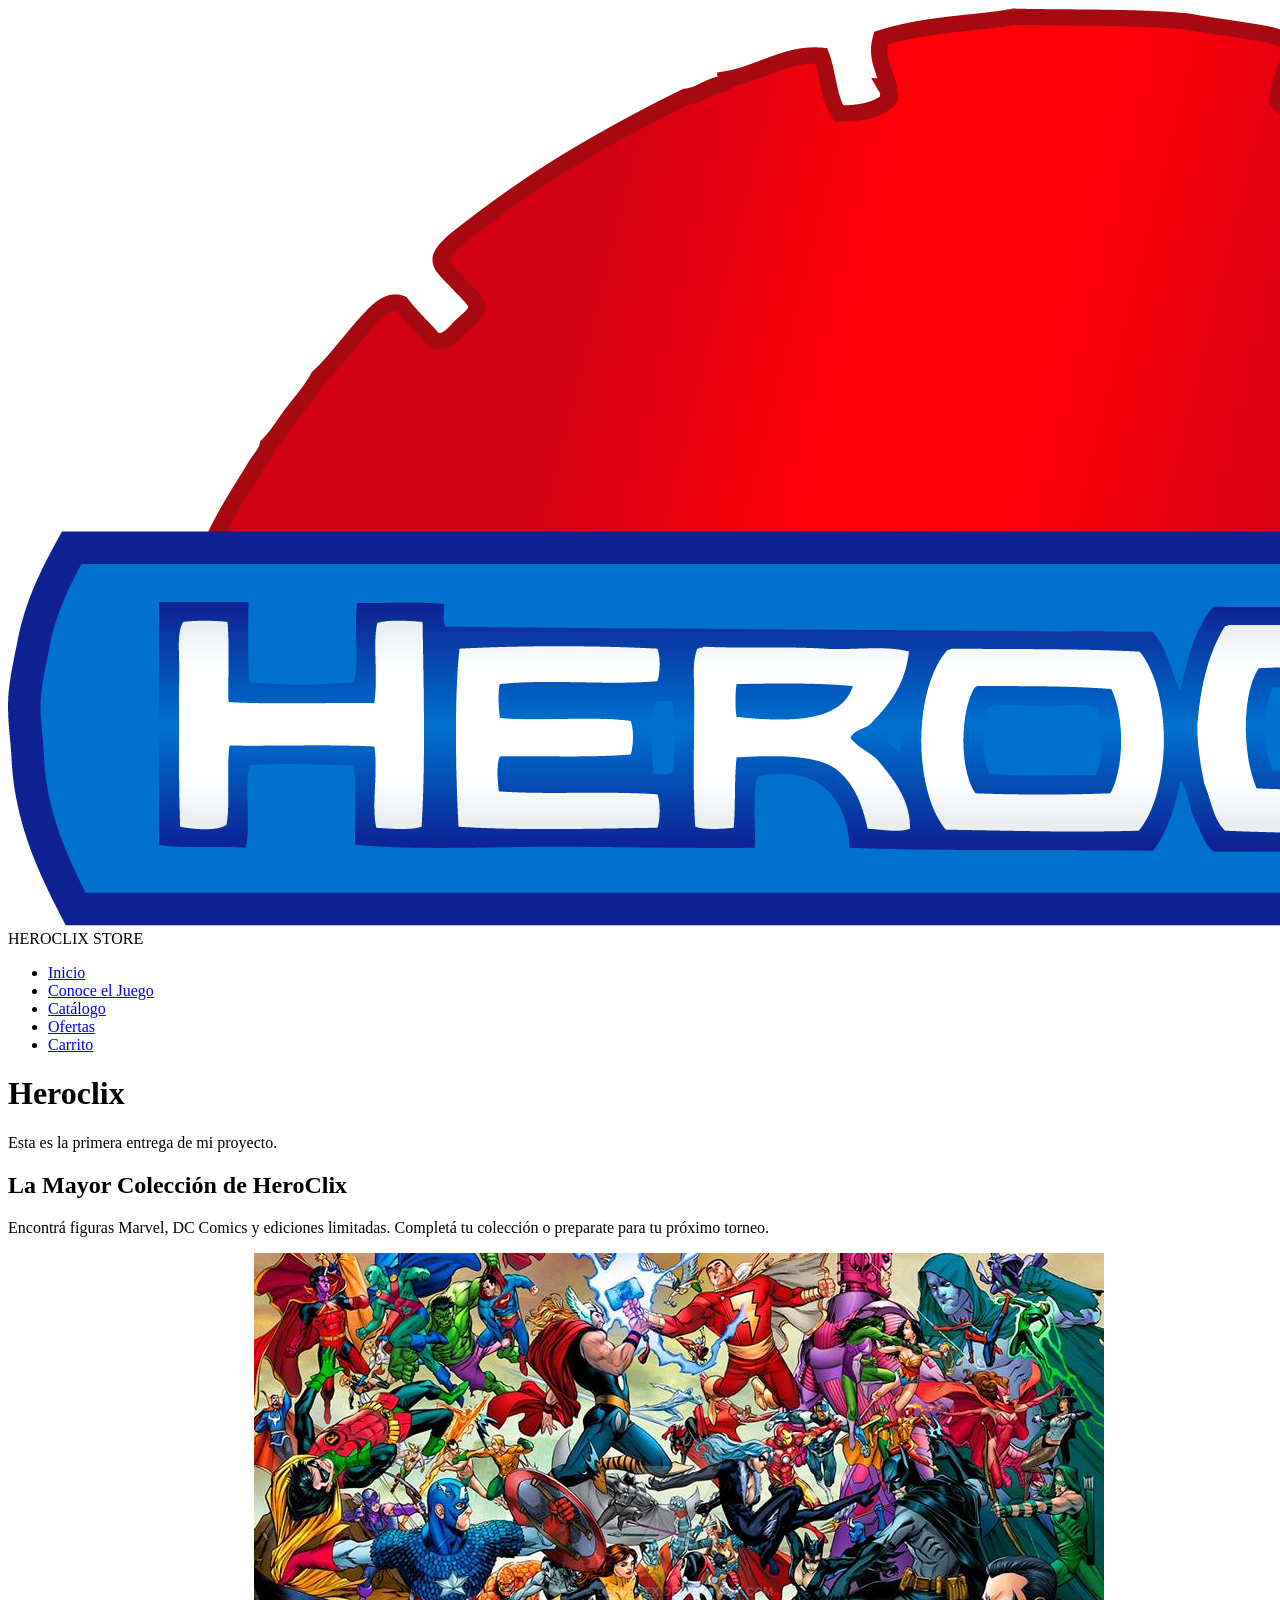
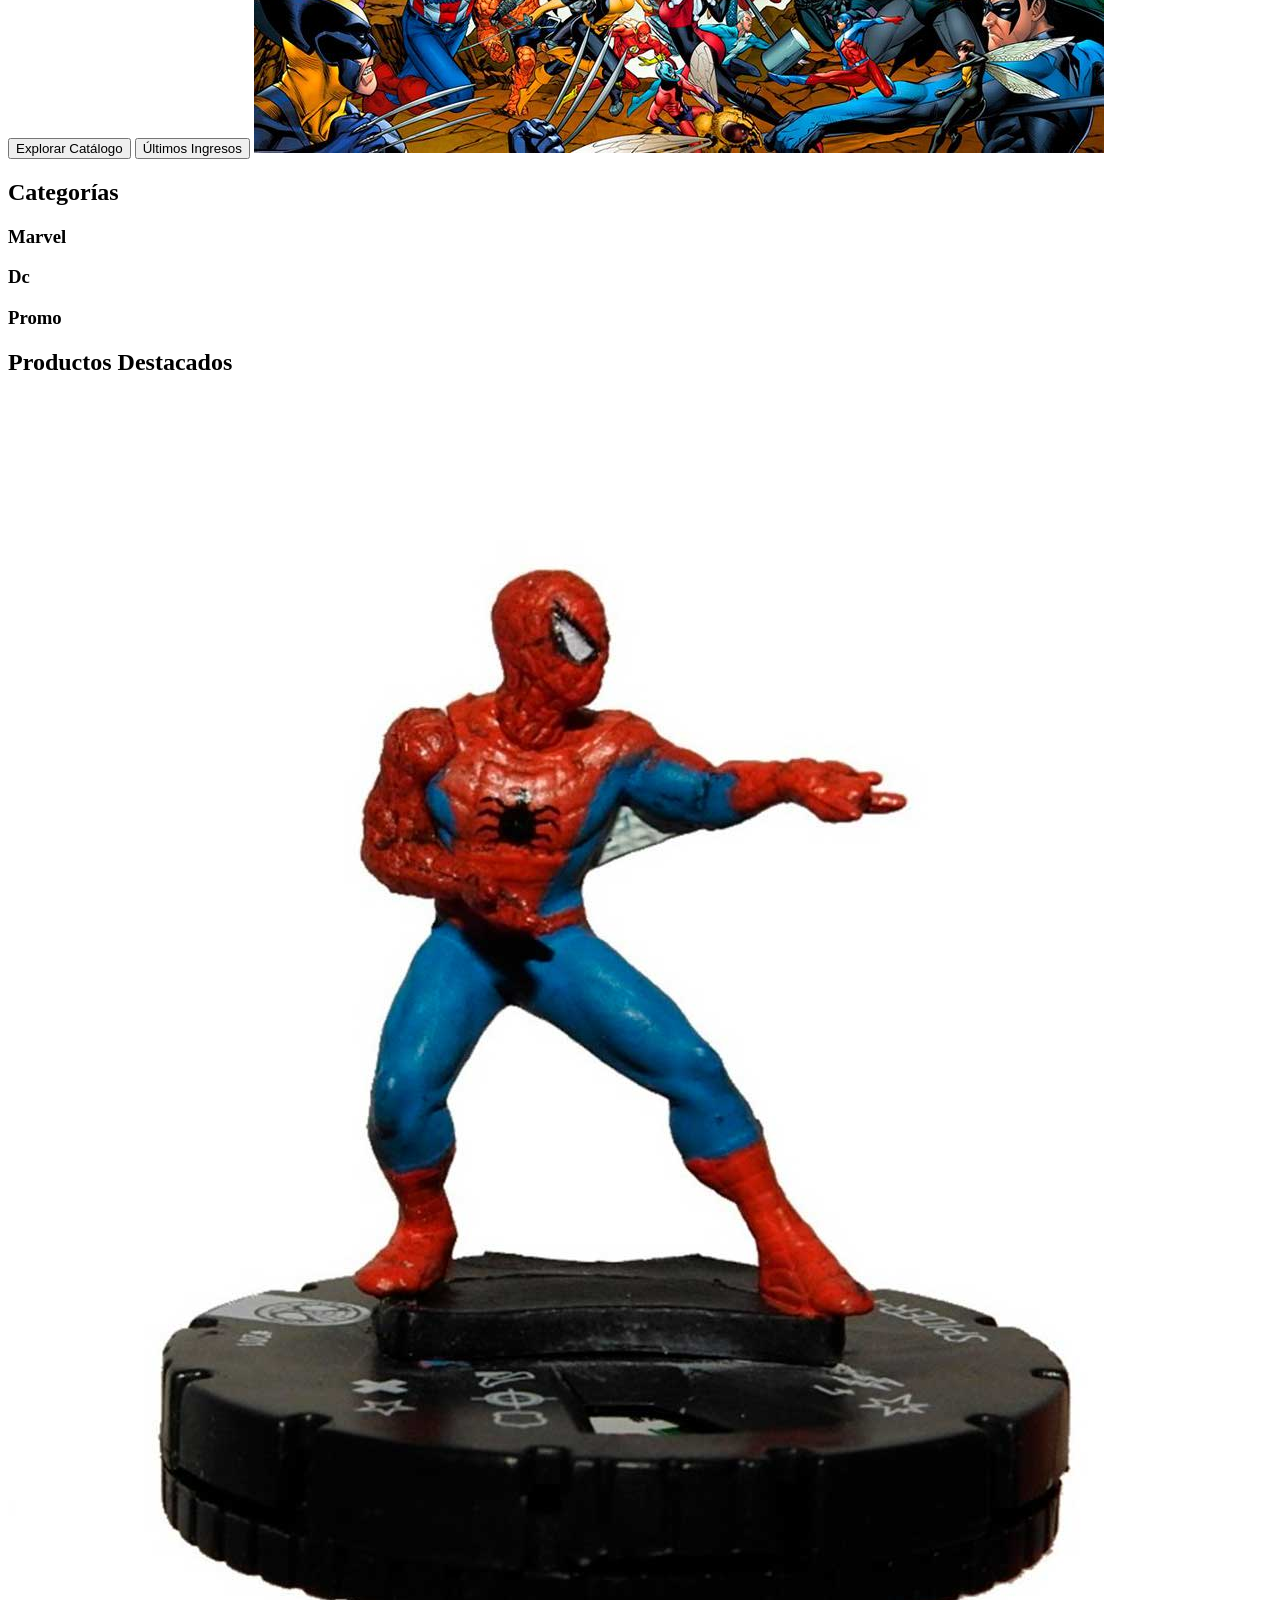
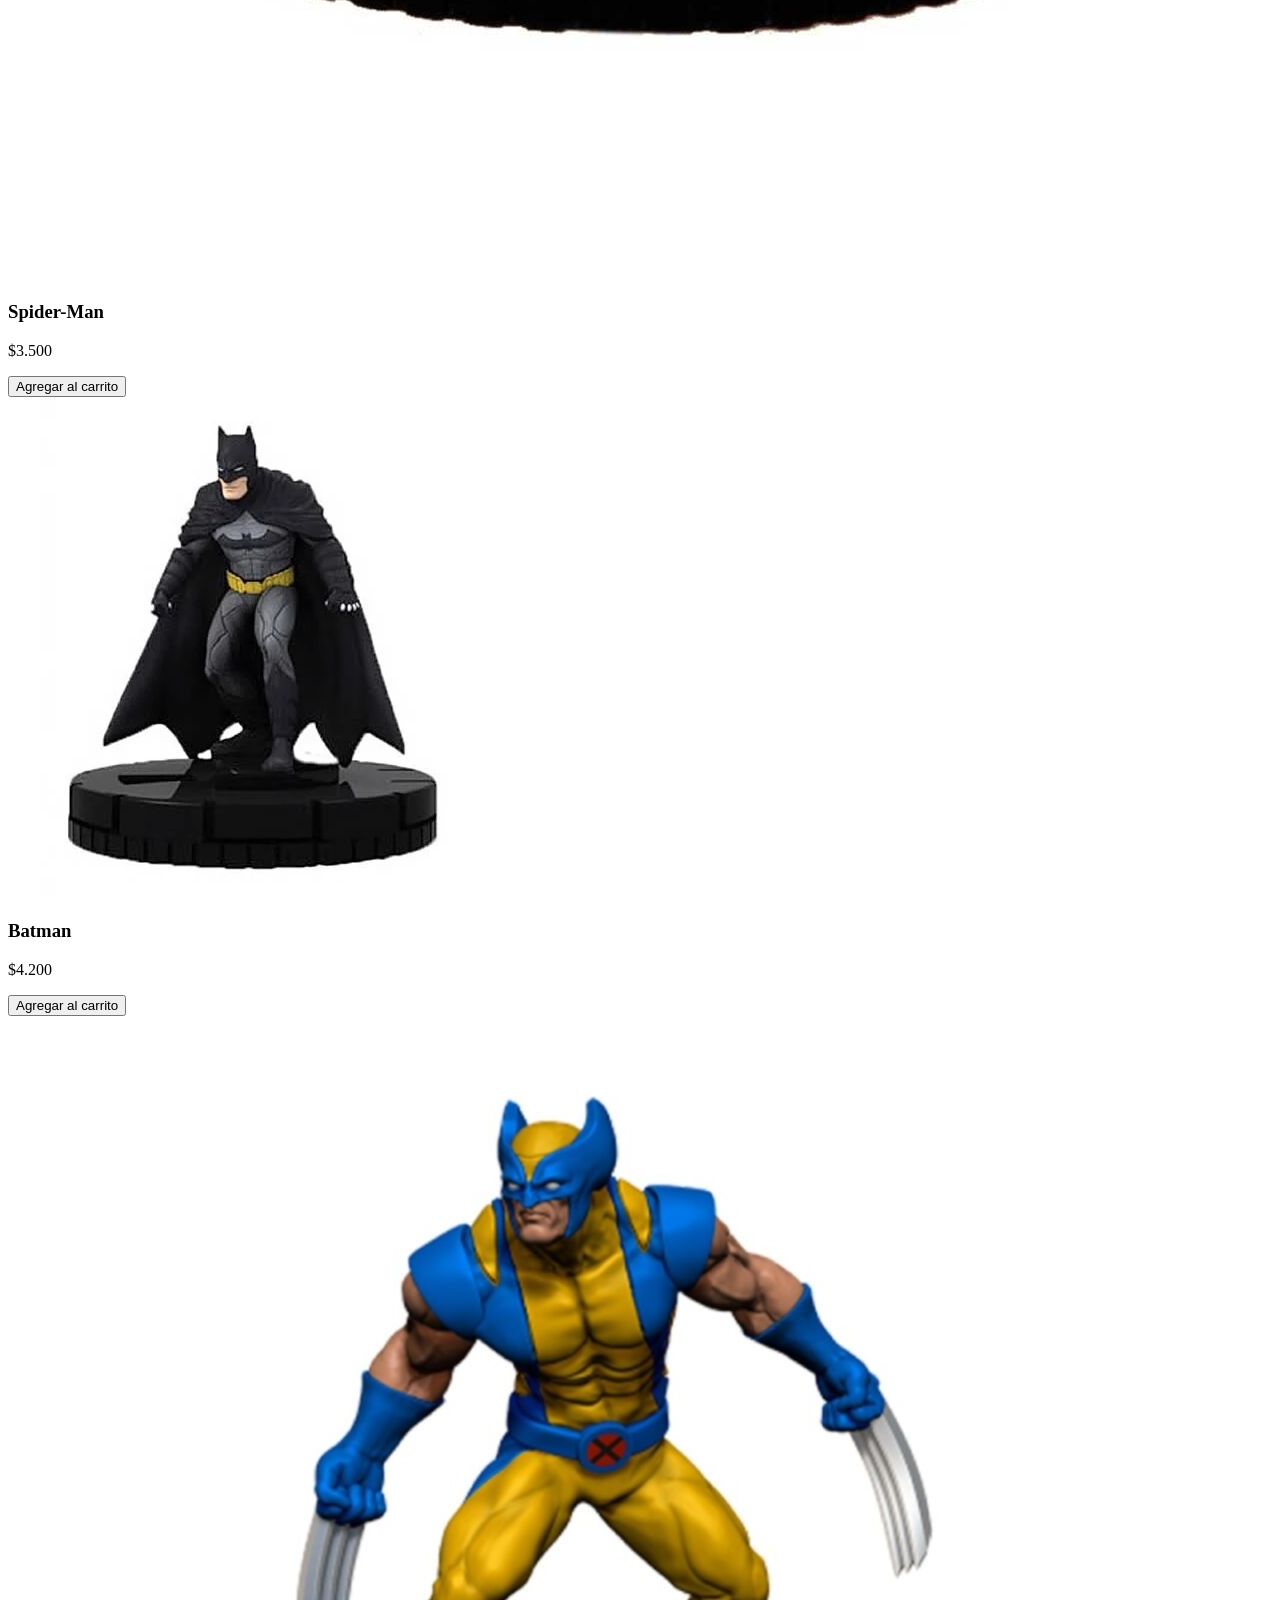
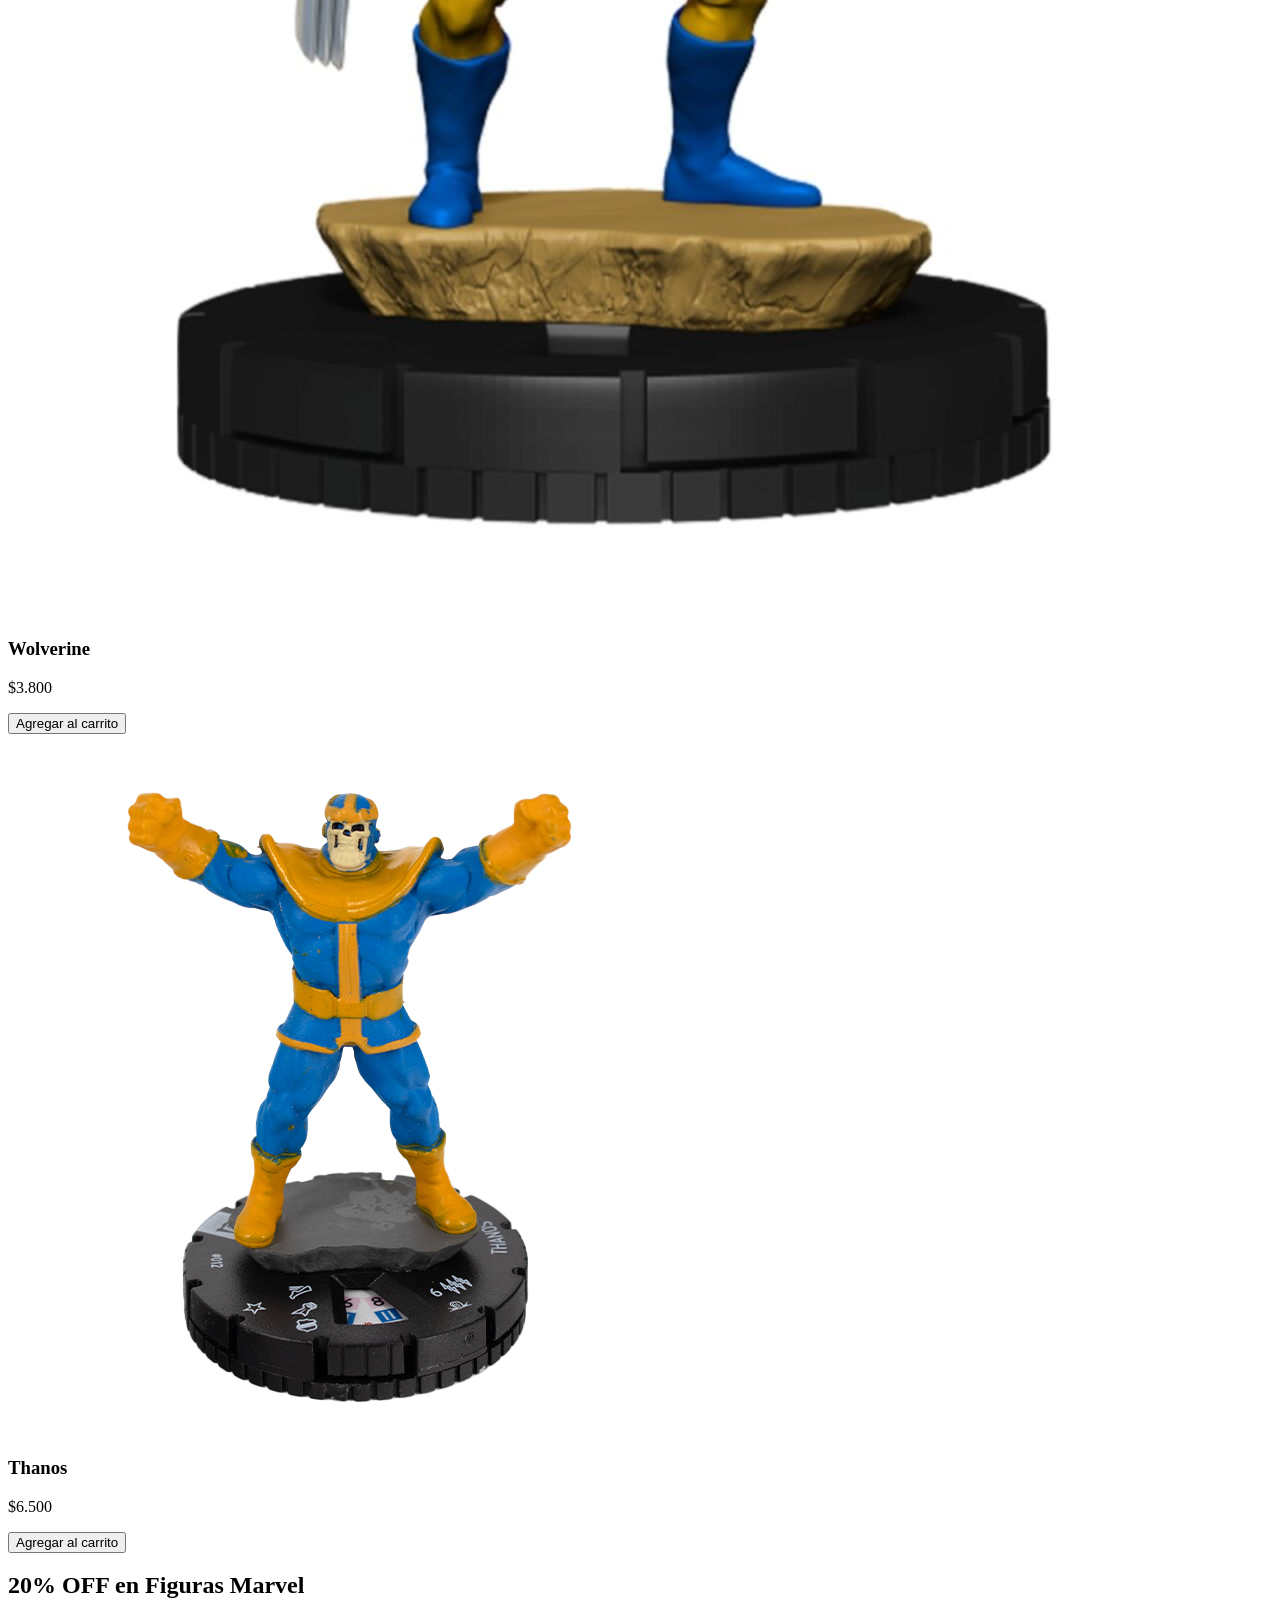
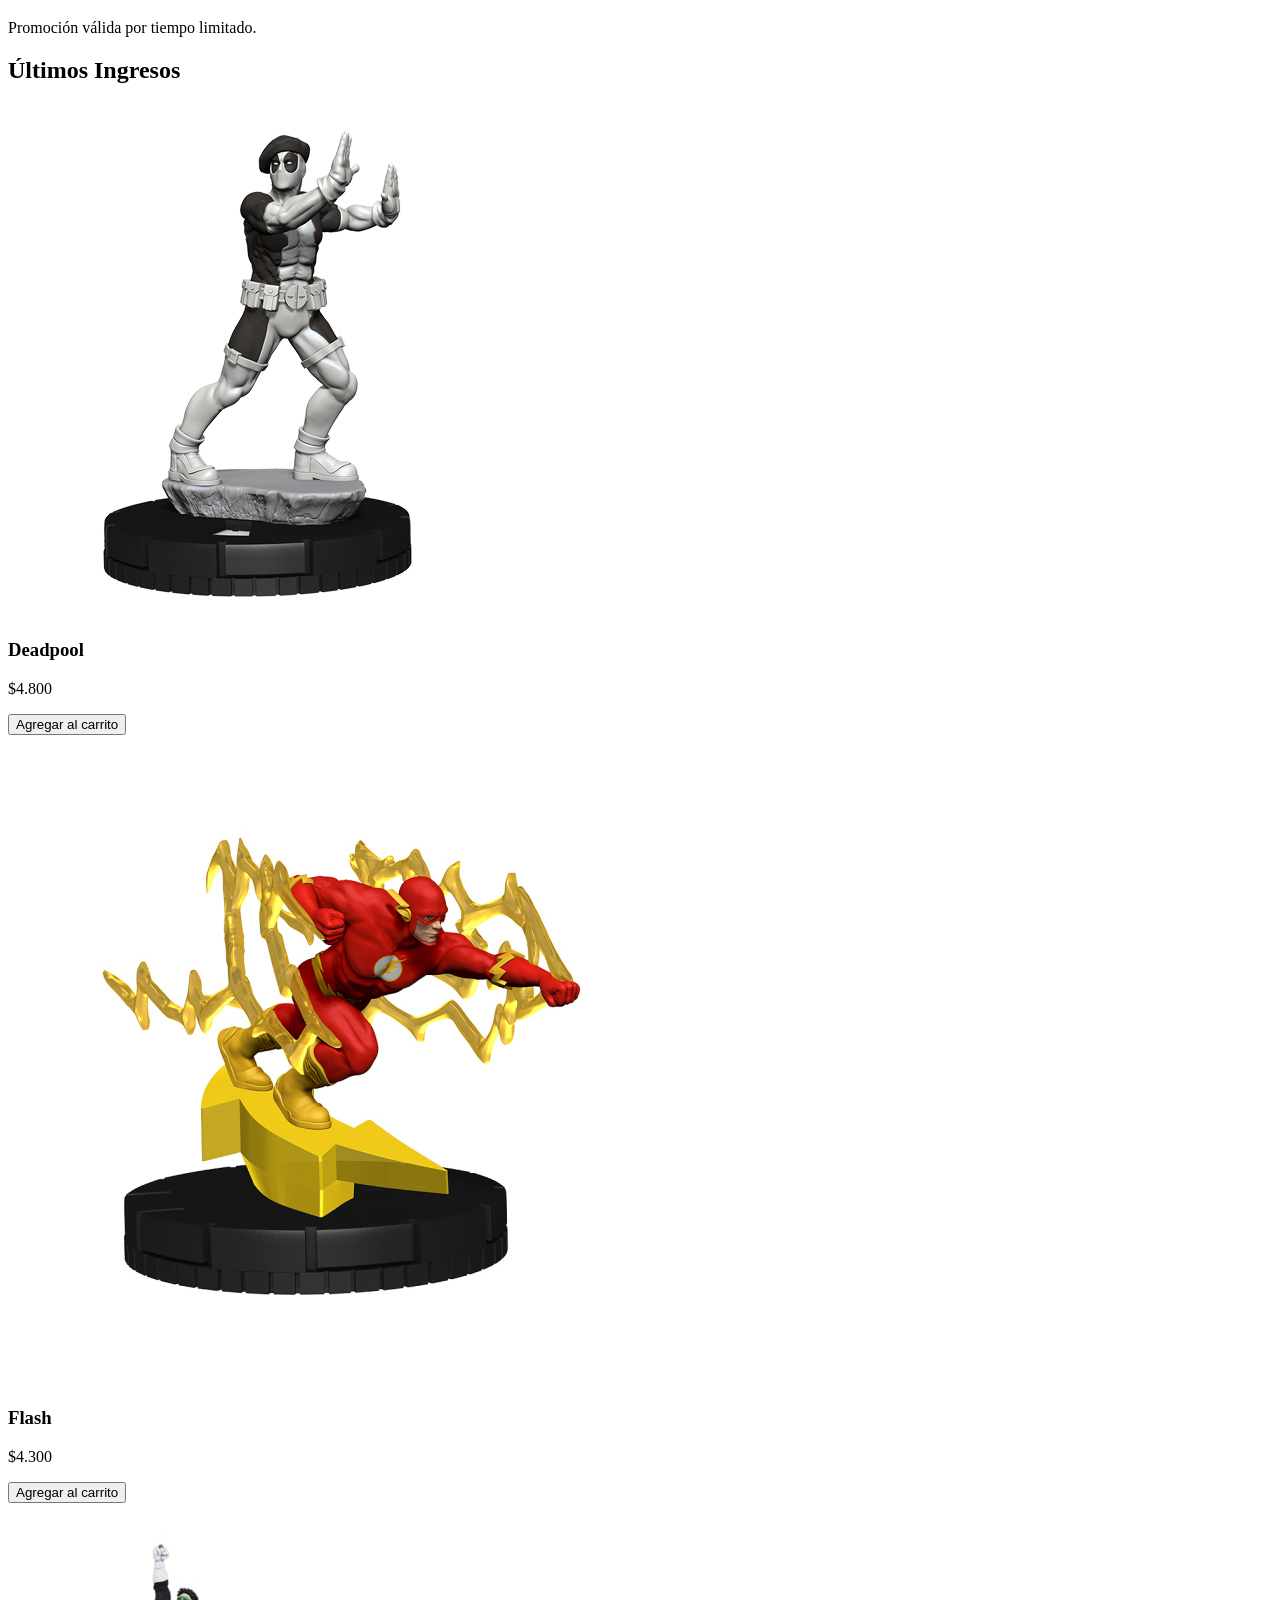
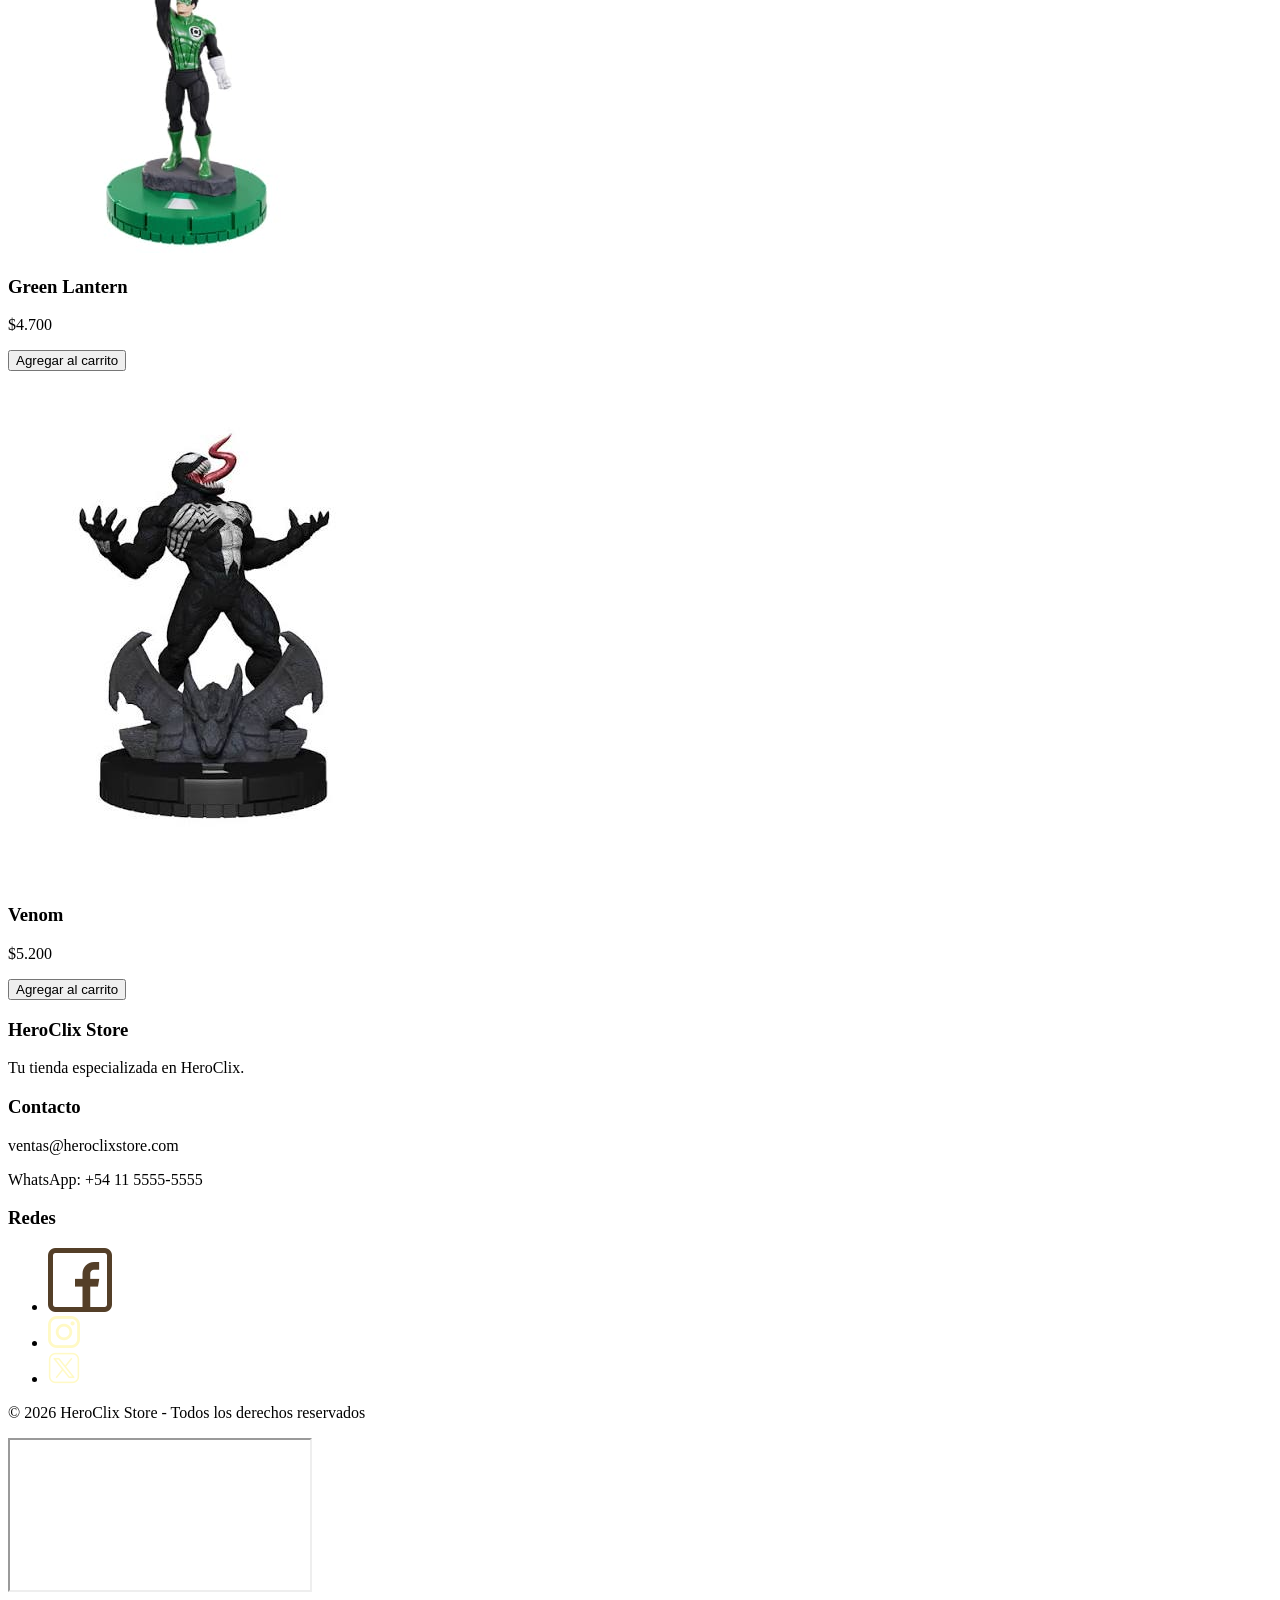
==== index.html @ 1bf6954e "Add files via upload" ====
<!DOCTYPE html>
<html lang="es">

<head>
    <meta charset="UTF-8">
    <meta name="viewport" content="width=device-width, initial-scale=1.0">
    <title>Heroclix Store</title>
</head>

<body>
    <header>
        <nav>
            <img src="./assets/heroclix-logo.png" alt="Logo HeroClix Store">
            HEROCLIX STORE
            <ul>
                <li><a href="#">Inicio</a></li>
                <li><a href="./pages/conoceElJuego.html">Conoce el Juego</a></li>
                <li><a href="./pages/catalogo.html">Catálogo</a></li>
                <li><a href="./pages/ofertas.html">Ofertas</a></li>
                <li><a href="./pages/carrito.html">Carrito</a></li>
            </ul>
        </nav>
    </header>
    <main>
        <h1>Heroclix</h1>
        <p>Esta es la primera entrega de mi proyecto.</p>
        <!-- HERO -->

        <section>
            <h1>La Mayor Colección de HeroClix</h1>
            <p>
                Encontrá figuras Marvel, DC Comics y ediciones limitadas.
                Completá tu colección o preparate para tu próximo torneo.
            </p>
            <button>
                Explorar Catálogo
            </button>
            <button>
                Últimos Ingresos
            </button>
            <img src="./assets/banner.jpg" alt="Spider-Man HeroClix">
        </section>

        <!-- CATEGORÍAS -->

        <section>
            <h2>Categorías</h2>
            <article>
                <h3>Marvel</h3>
            </article>
            <article>
                <h3>Dc</h3>
            </article>
            <article>
                <h3>Promo</h3>
            </article>
        </section>

        <!-- PRODUCTOS DESTACADOS -->

        <section>
            <h2>Productos Destacados</h2>
            <article>
                <img src="./assets/spider-man.jpg" alt="Spider-Man">
                <h3>Spider-Man</h3>
                <p>
                    $3.500
                </p>
                <button>
                    Agregar al carrito
                </button>
            </article>
            <article>
                <img src="./assets/batman.webp" alt="Batman">
                <h3>Batman</h3>
                <p>
                    $4.200
                </p>
                <button>
                    Agregar al carrito
                </button>
            </article>
            <article>
                <img src="./assets/wolverine.jpg" alt="Wolverine">
                <h3>Wolverine</h3>
                <p>
                    $3.800
                </p>
                <button>
                    Agregar al carrito
                </button>
            </article>
            <article>
                <img src="./assets/thanos.jpg" alt="Thanos">
                <h3>Thanos</h3>
                <p>
                    $6.500
                </p>
                <button>
                    Agregar al carrito
                </button>
            </article>
        </section>

        <!-- OFERTAS -->

        <section>
            <h2>20% OFF en Figuras Marvel</h2>
            <p>
                Promoción válida por tiempo limitado.
            </p>
        </section>

        <!-- ÚLTIMOS INGRESOS -->

        <section>
            <h2>Últimos Ingresos</h2>
            <article>
                <img src="./assets/deadpool.jpg" alt="Deadpool">
                <h3>Deadpool</h3>
                <p>
                    $4.800
                </p>
                <button>
                    Agregar al carrito
                </button>
            </article>
            <article>
                <img src="./assets/flash.jpg" alt="Flash">
                <h3>Flash</h3>
                <p>
                    $4.300
                </p>
                <button>
                    Agregar al carrito
                </button>
            </article>
            <article>
                <img src="./assets/green-lantern.jpg" alt="Green Lantern">
                <h3>Green Lantern</h3>
                <p>
                    $4.700
                </p>
                <button>
                    Agregar al carrito
                </button>
            </article>
            <article>
                <img src="./assets/venom.jpg" alt="Venom">
                <h3>Venom</h3>
                <p>
                    $5.200
                </p>
                <button>
                    Agregar al carrito
                </button>
            </article>
        </section>
    </main>

    <footer>
        <section>
            <article>
                <h3>HeroClix Store</h3>
                <p>Tu tienda especializada en HeroClix.</p>
            </article>
            <article>
                <h3>Contacto</h3>
                <p>ventas@heroclixstore.com</p>
                <p>WhatsApp: +54 11 5555-5555</p>
            </article>
            <article>
                <h3>Redes</h3>
                <ul>
                    <li><a href="https://www.facebook.com/" target="_blank"><img src="./assets/facebook.png"
                                alt="Facebook"></a></li>
                    <li><a href="https://www.instagram.com/" target="_blank"><img src="./assets/logo-insta.png"
                                alt="Instagram"></a></li>
                    <li><a href="https://x.com/" target="_blank"><img src="./assets/x-logo.png" alt="X"></a></li>
                </ul>
            </article>
        </section>
        <p>
            © 2026 HeroClix Store - Todos los derechos reservados
        </p>
        <iframe
            src="https://www.google.com/maps/embed?pb=!1m18!1m12!1m3!1d1641.9562381167143!2d-58.44632090566041!3d-34.60637464853706!2m3!1f0!2f0!3f0!3m2!1i1024!2i768!4f13.1!3m3!1m2!1s0x95bcca1189c237db%3A0x7d00b48da5073e21!2sCid%20Campeador!5e0!3m2!1ses!2sar!4v1793733514128!5m2!1ses!2sar"
            allowfullscreen="" loading="lazy" referrerpolicy="strict-origin-when-cross-origin">
        </iframe>
    </footer>

</body>

</html>
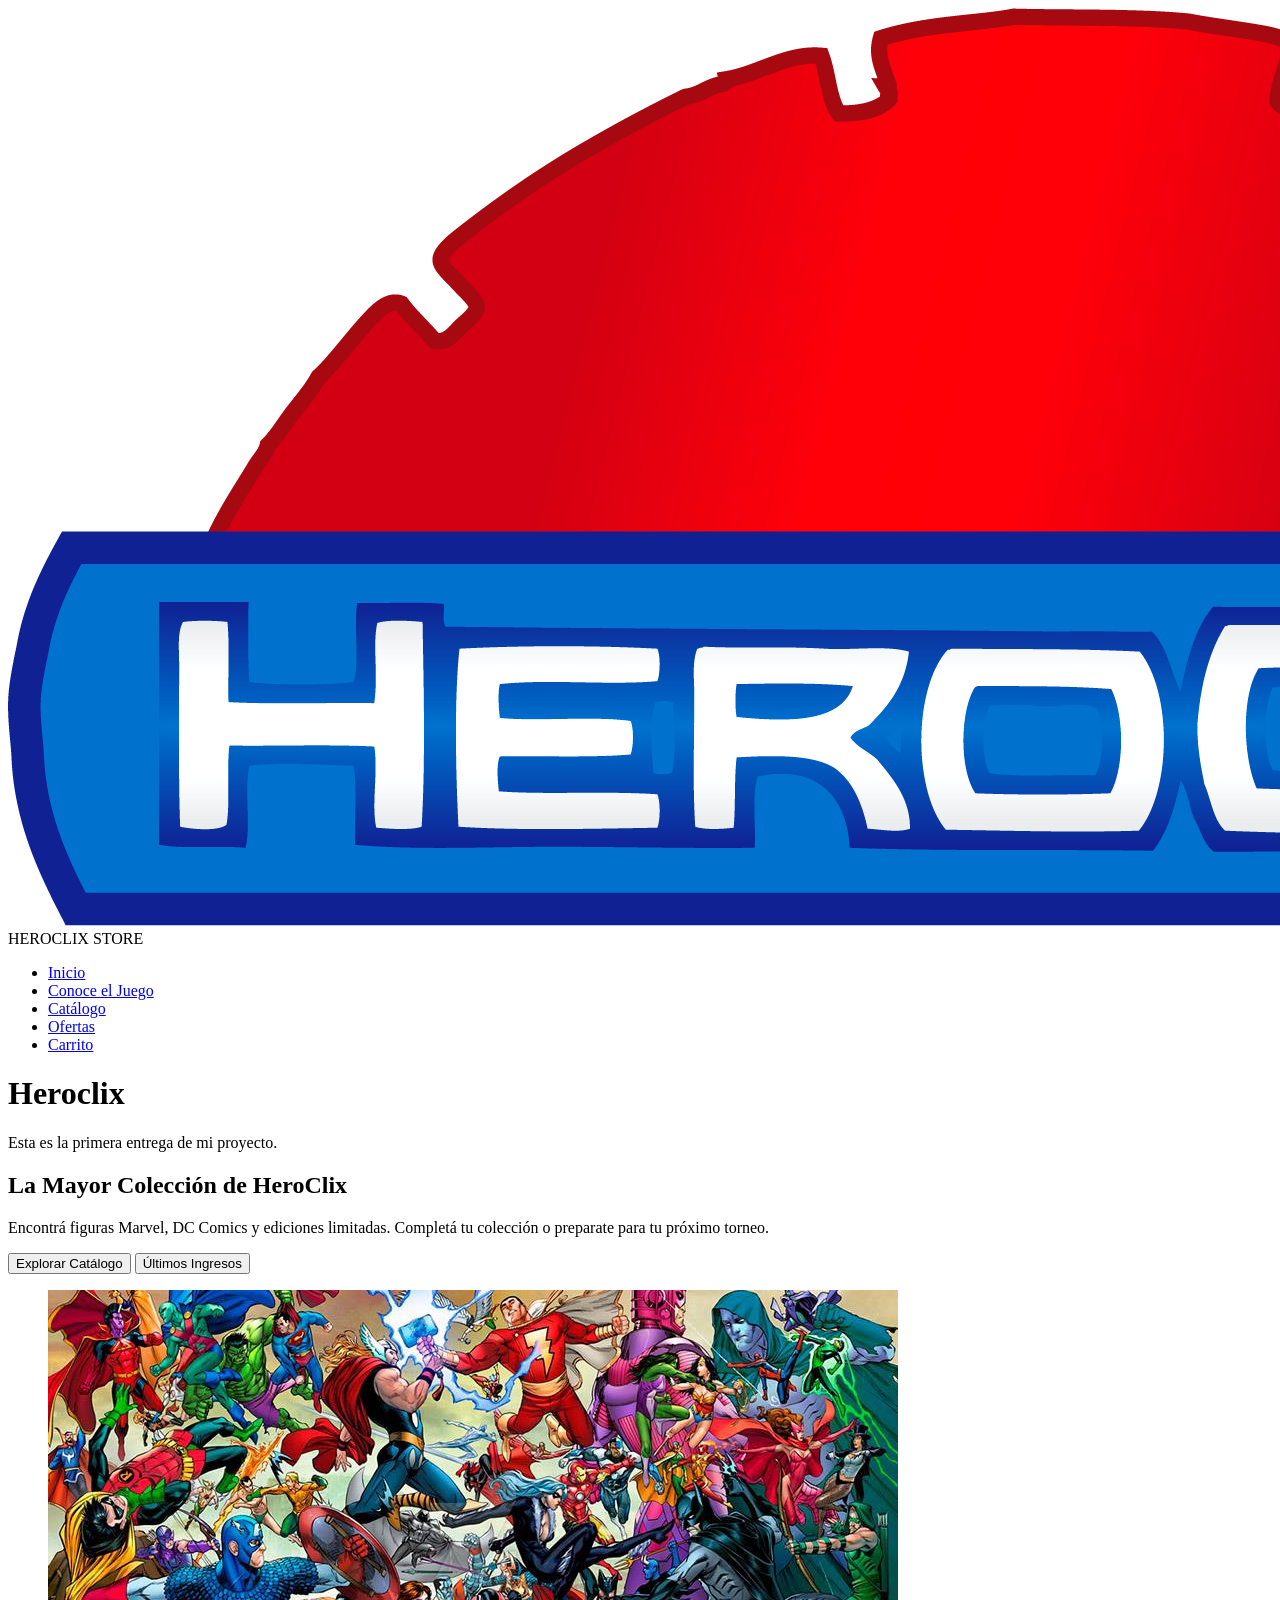
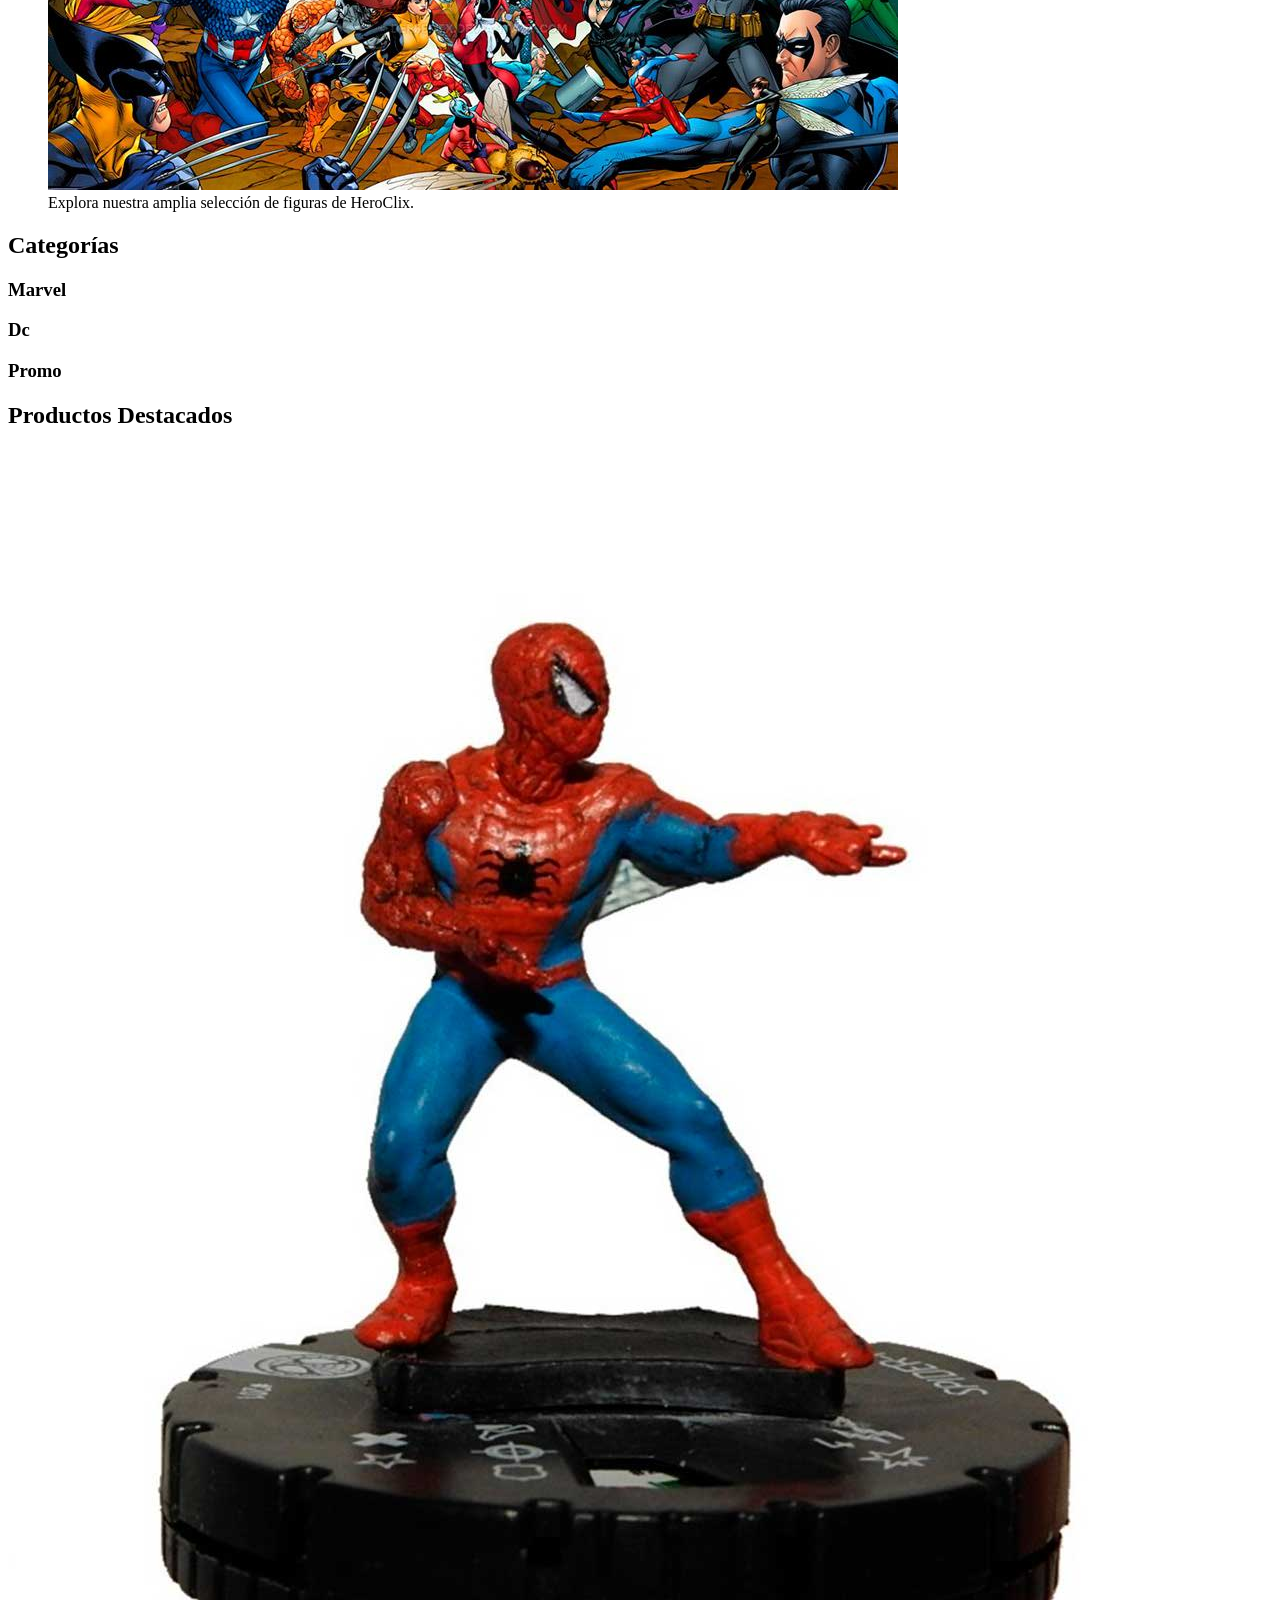
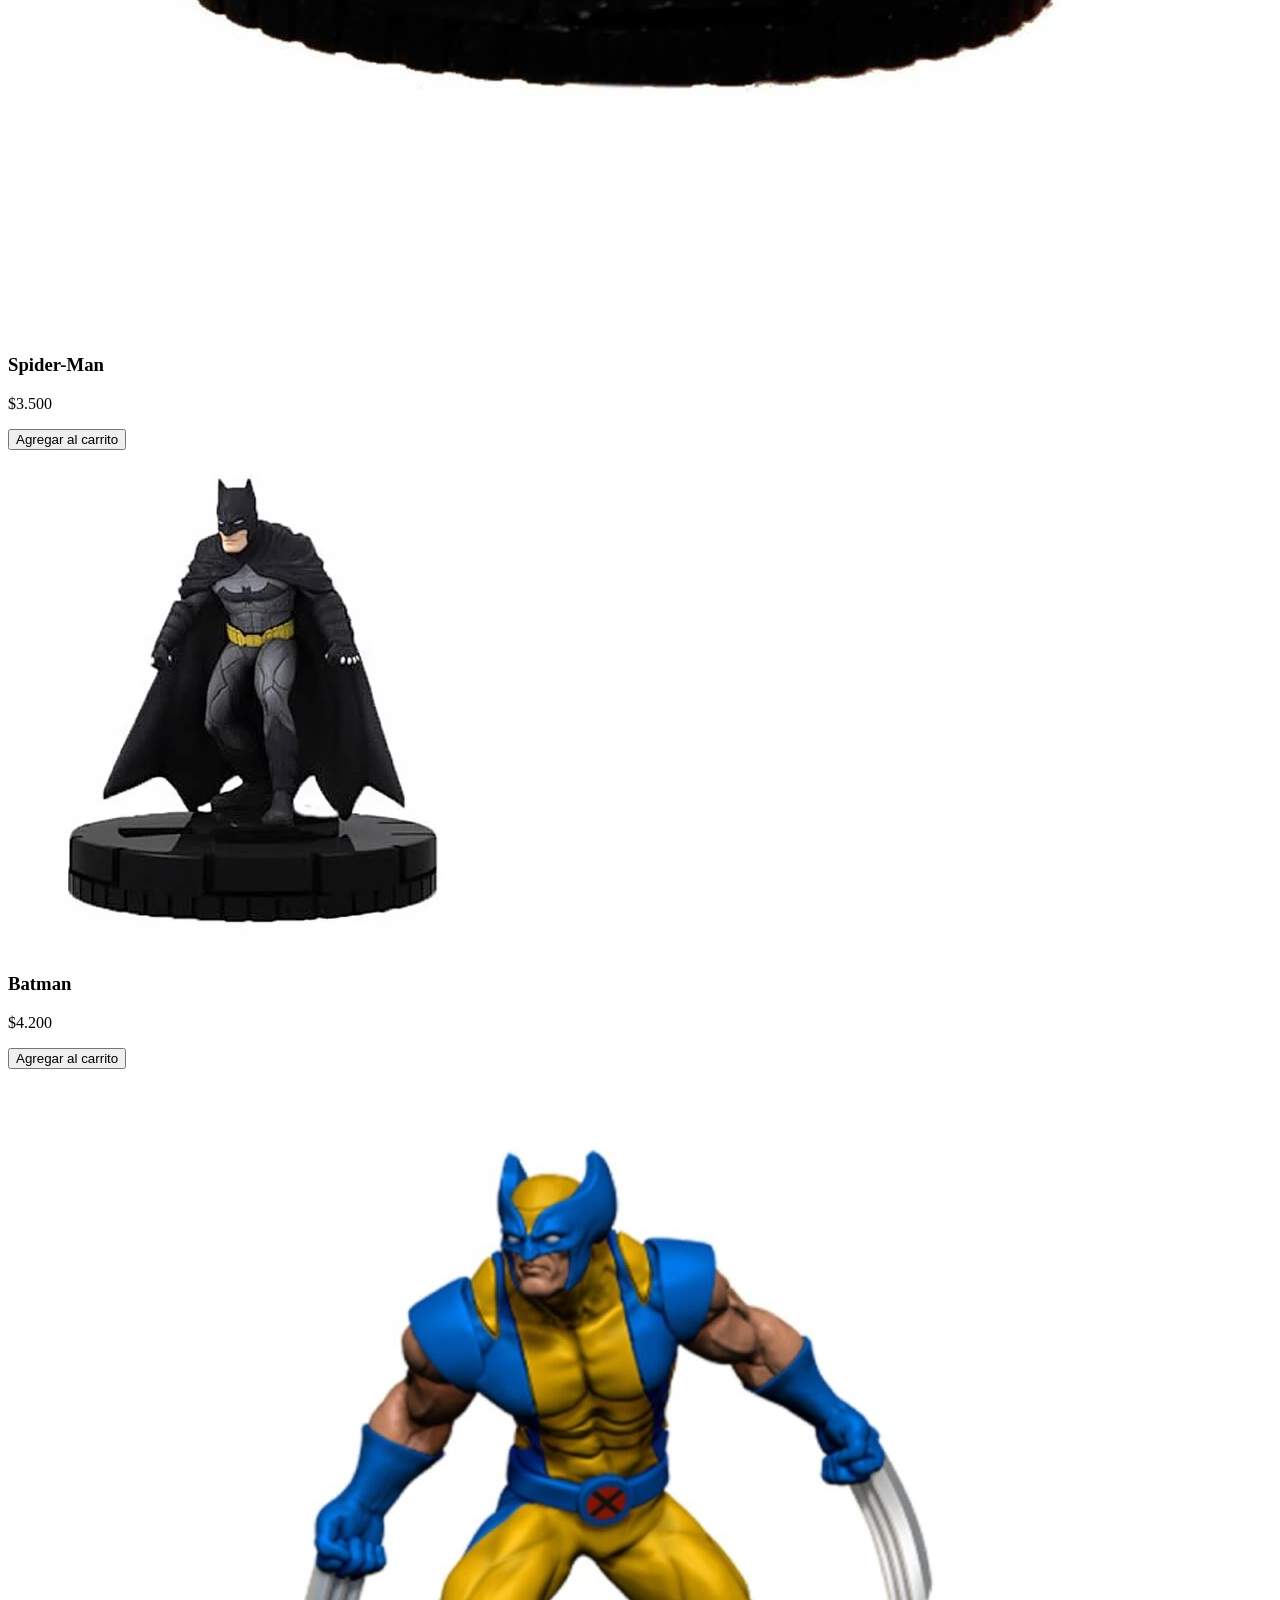
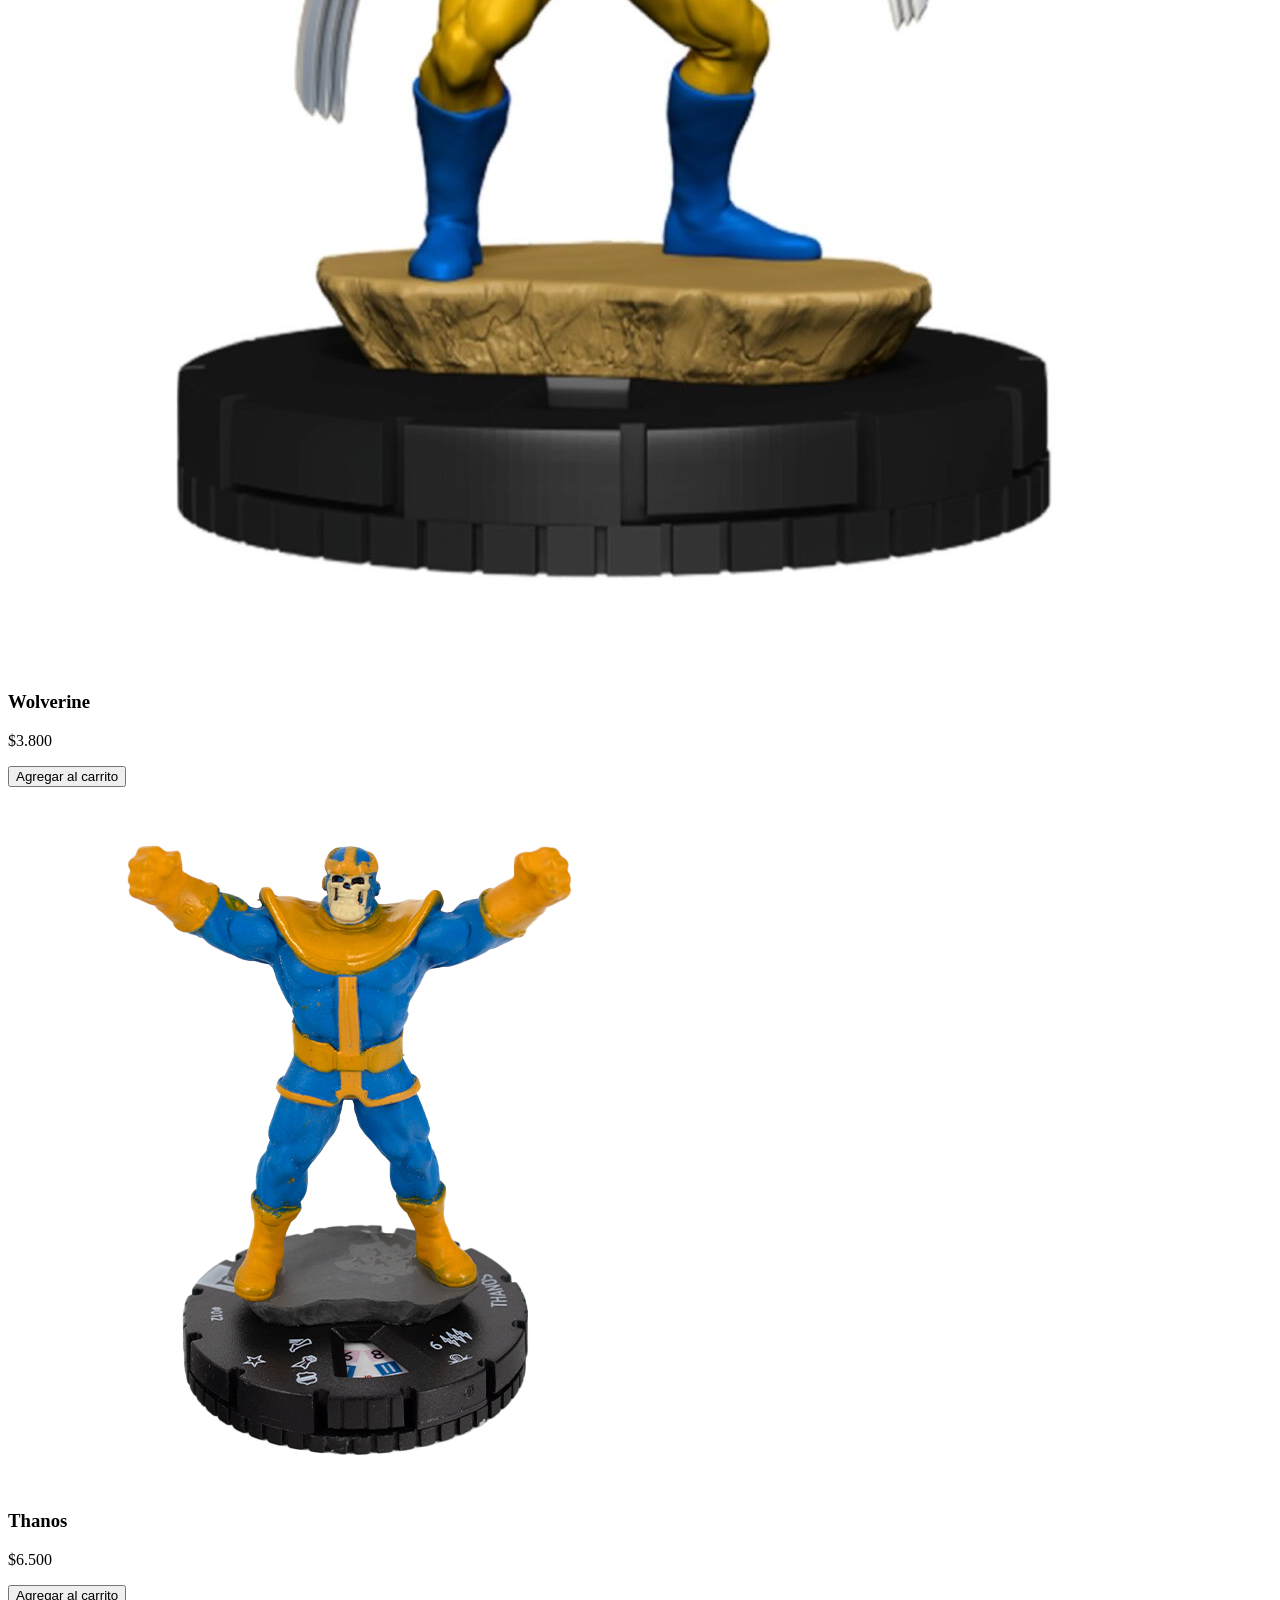
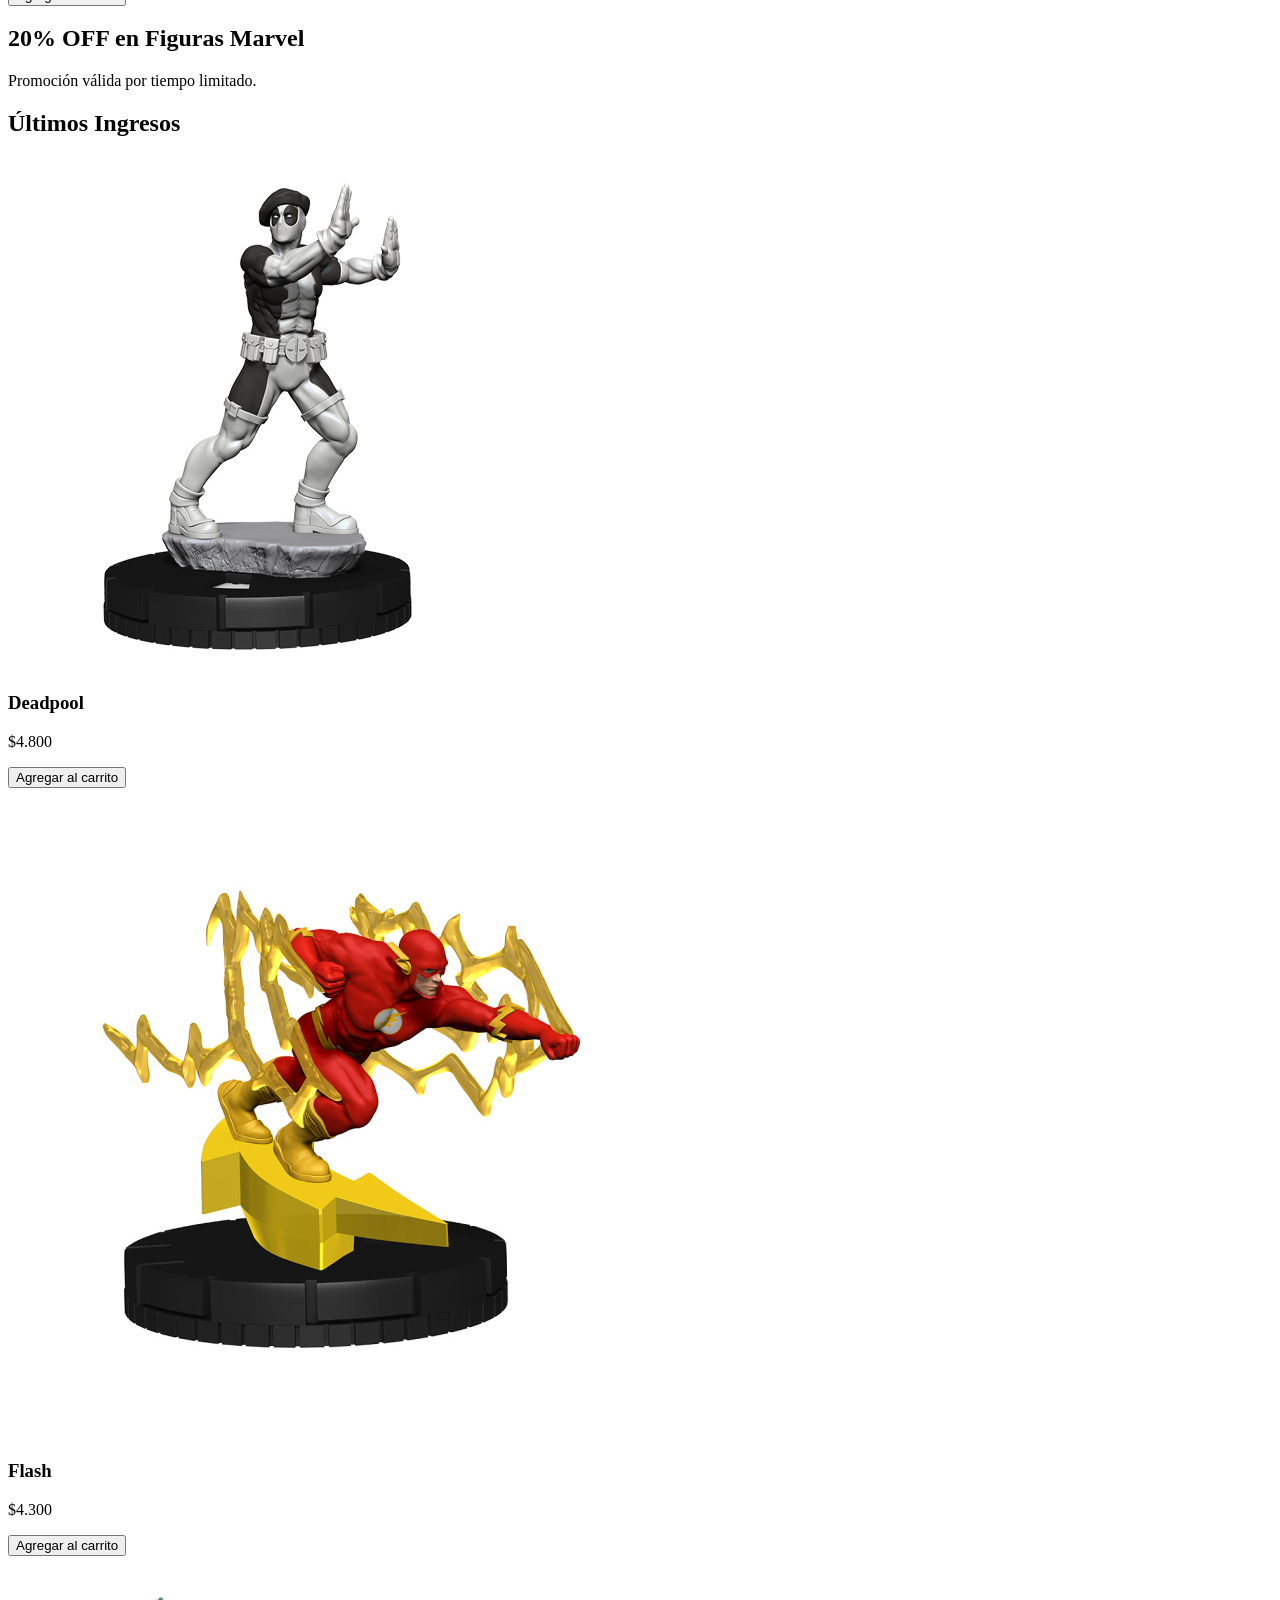
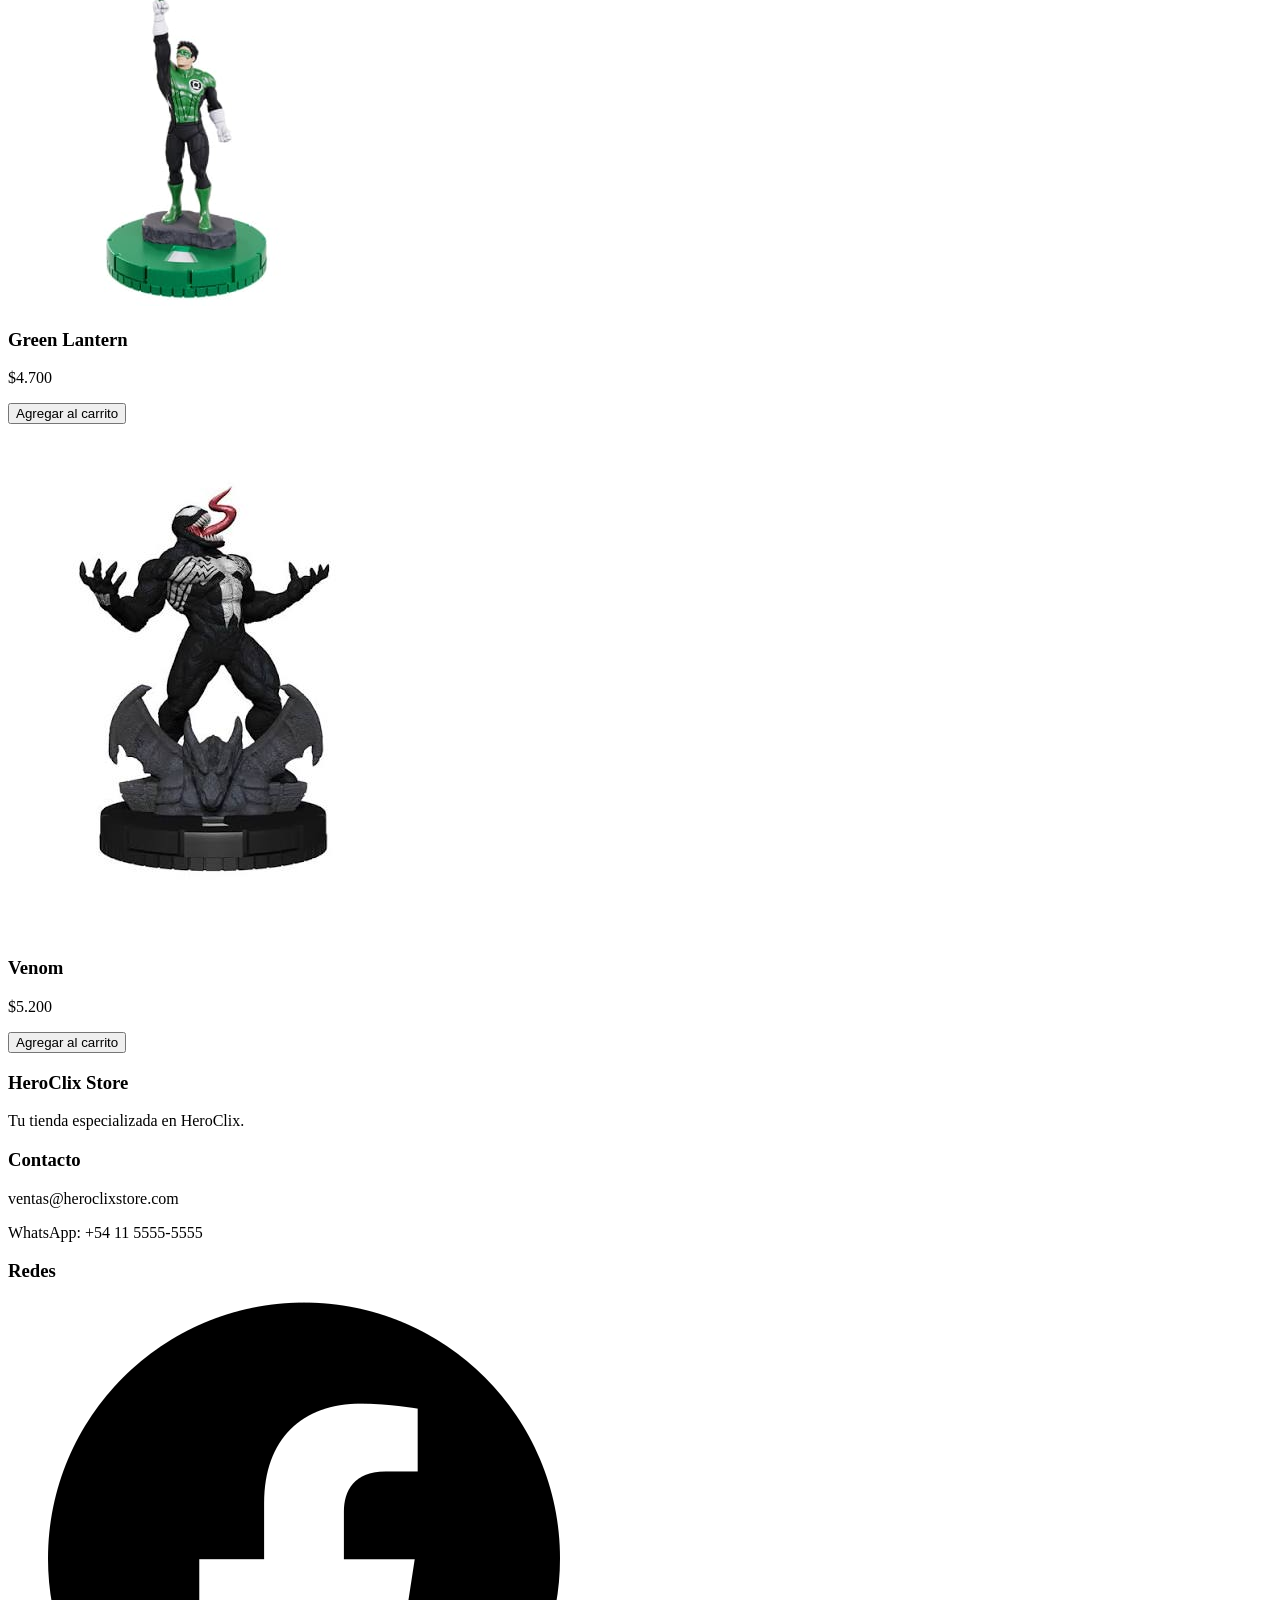
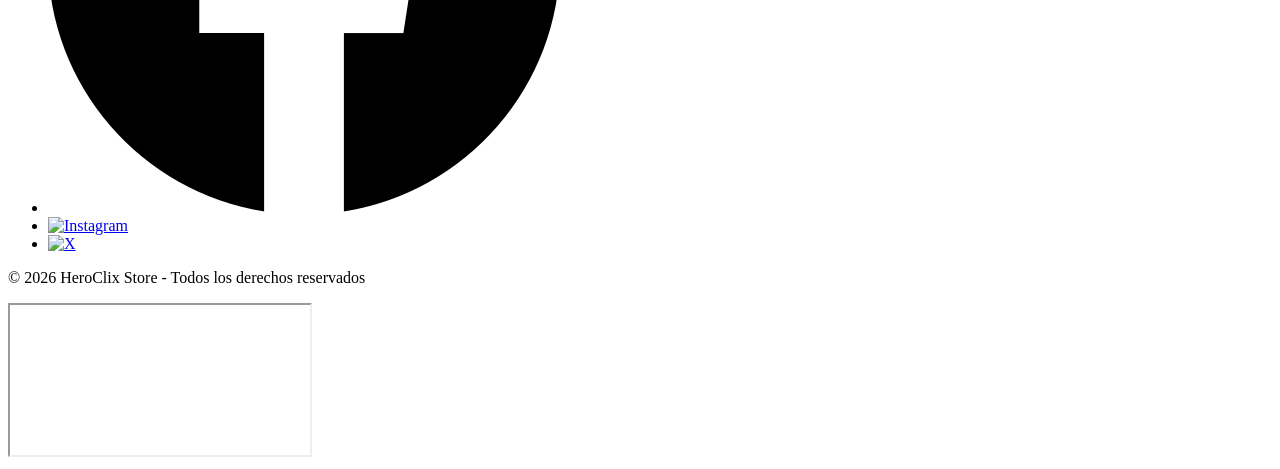
==== commit 698c2228: "Correccion de la eentreeega nro 1" ====
--- a/index.html
+++ b/index.html
@@ -27,7 +27,7 @@
         <!-- HERO -->
 
         <section>
-            <h1>La Mayor Colección de HeroClix</h1>
+            <h2>La Mayor Colección de HeroClix</h2>
             <p>
                 Encontrá figuras Marvel, DC Comics y ediciones limitadas.
                 Completá tu colección o preparate para tu próximo torneo.
@@ -38,7 +38,10 @@
             <button>
                 Últimos Ingresos
             </button>
-            <img src="./assets/banner.jpg" alt="Spider-Man HeroClix">
+            <figure>
+                <img src="./assets/banner.jpg" alt="HeroClix">
+                <figcaption>Explora nuestra amplia selección de figuras de HeroClix.</figcaption>
+            </figure>
         </section>
 
         <!-- CATEGORÍAS -->
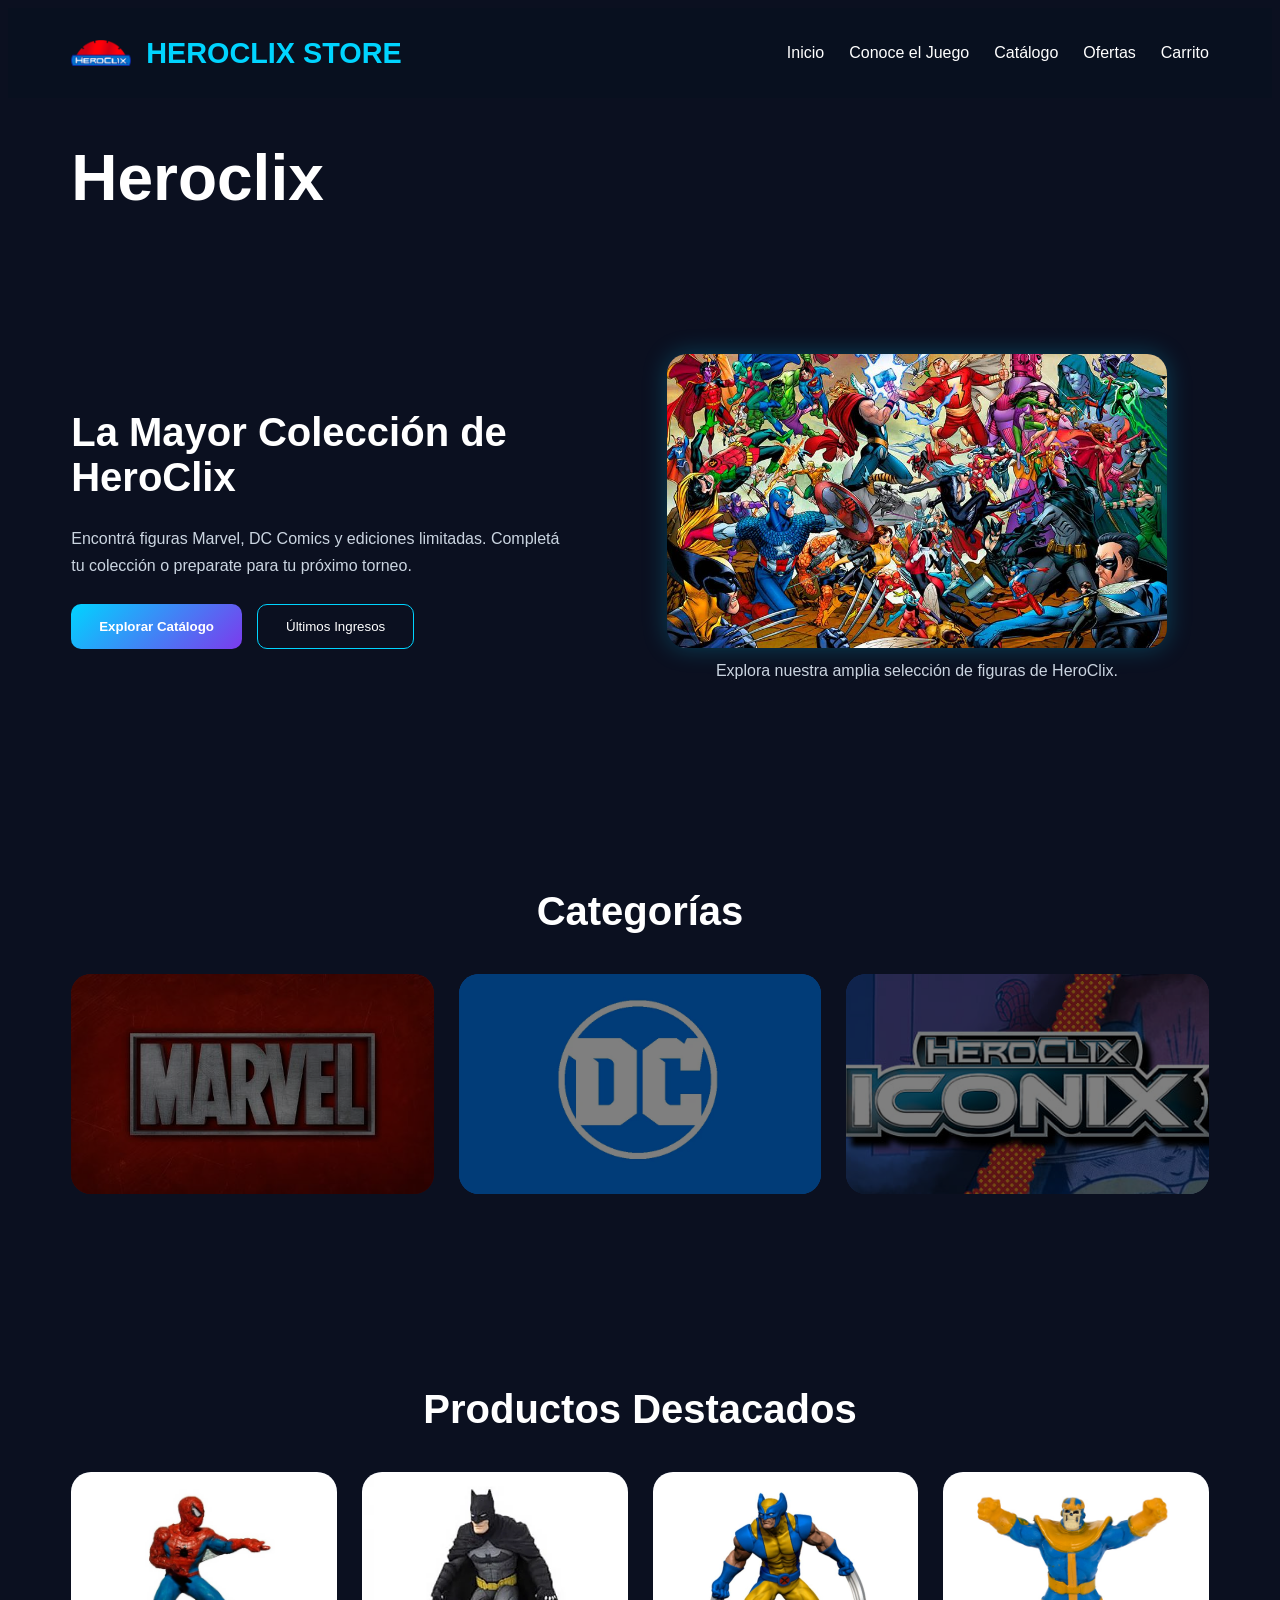
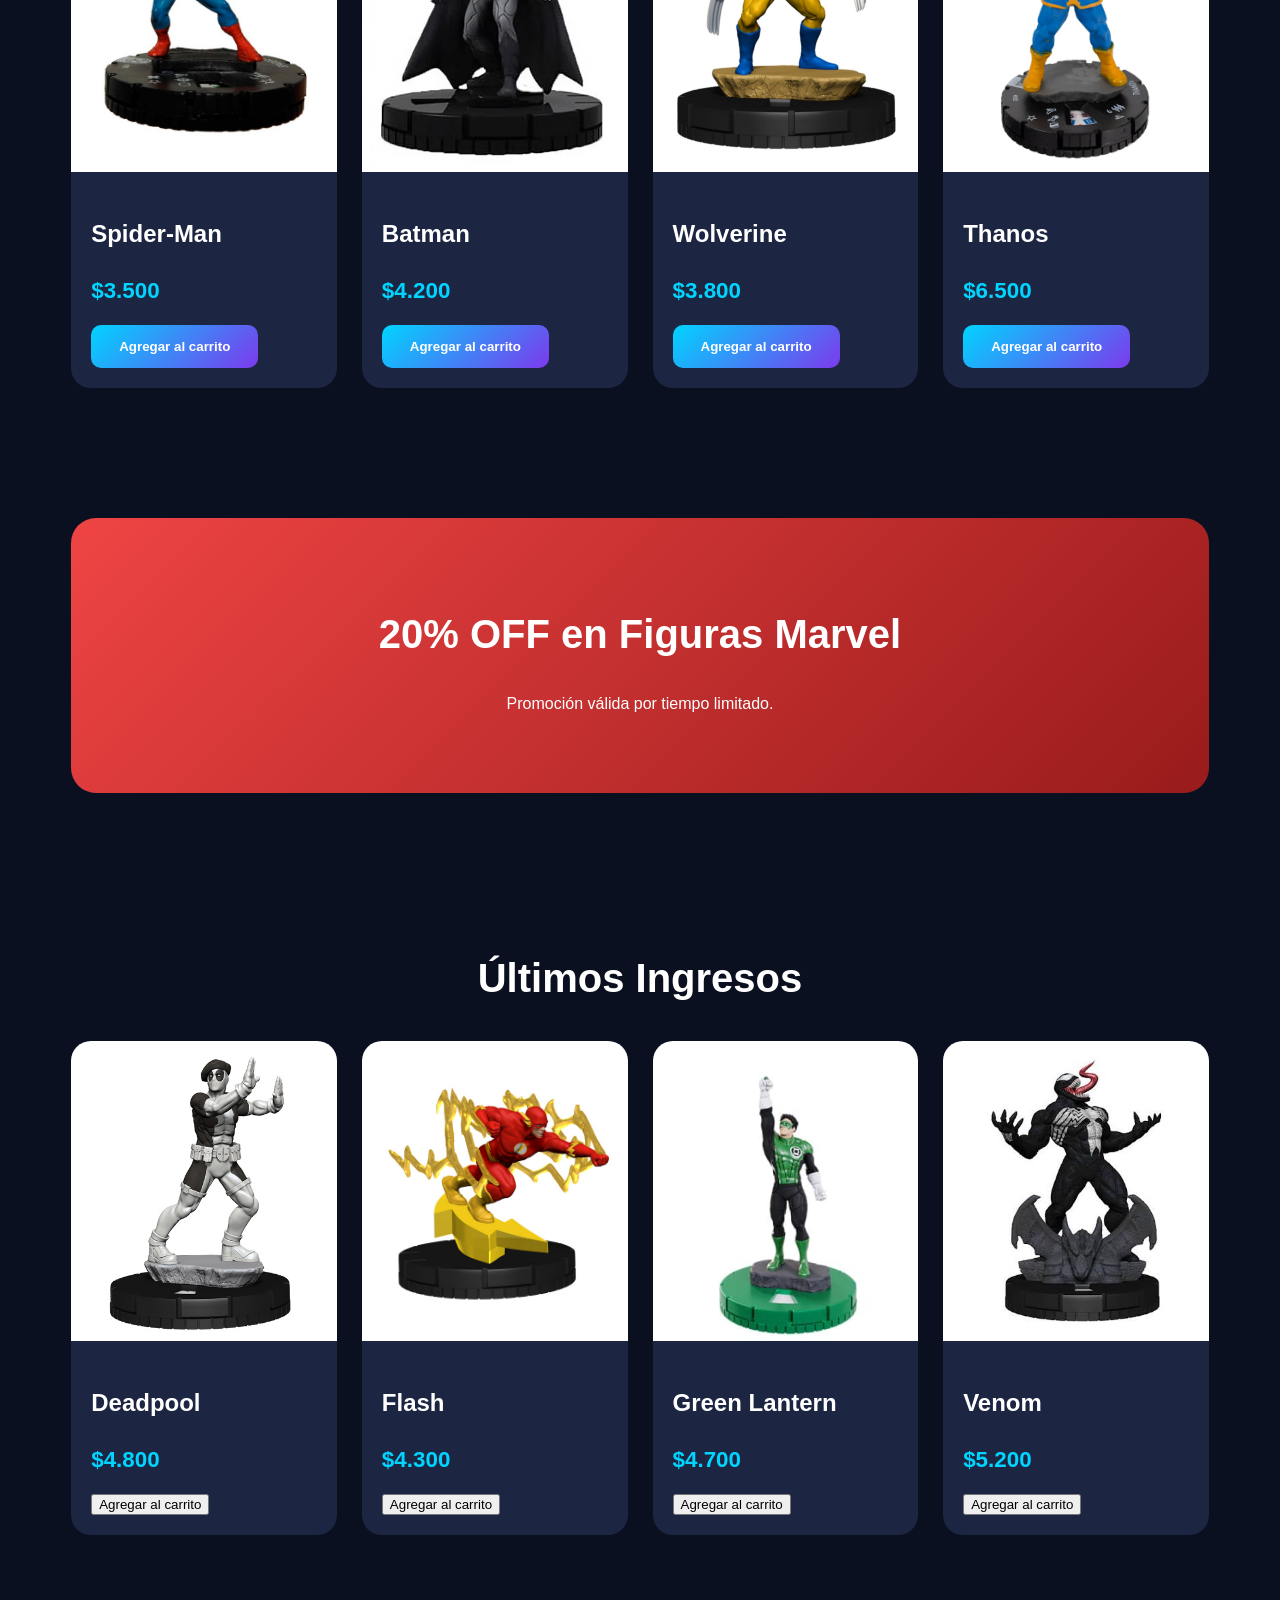
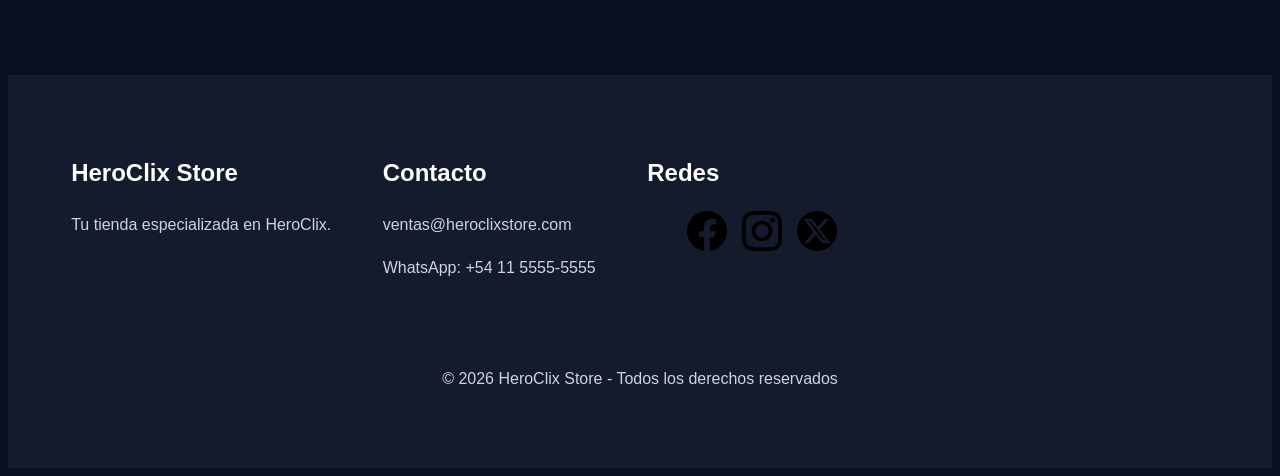
==== commit 369ef613: "First styles added" ====
--- a/index.html
+++ b/index.html
@@ -4,15 +4,18 @@
 <head>
     <meta charset="UTF-8">
     <meta name="viewport" content="width=device-width, initial-scale=1.0">
+    <link rel="stylesheet" href="./styles/styles.css">
     <title>Heroclix Store</title>
 </head>
 
 <body>
-    <header>
-        <nav>
-            <img src="./assets/heroclix-logo.png" alt="Logo HeroClix Store">
-            HEROCLIX STORE
-            <ul>
+    <header class="header">
+        <nav class="navbar">
+            <div class="logo">
+                <img src="./assets/heroclix-logo.png" alt="Logo HeroClix Store">
+                HEROCLIX STORE
+            </div>
+            <ul class="nav-links">
                 <li><a href="#">Inicio</a></li>
                 <li><a href="./pages/conoceElJuego.html">Conoce el Juego</a></li>
                 <li><a href="./pages/catalogo.html">Catálogo</a></li>
@@ -23,22 +26,25 @@
     </header>
     <main>
         <h1>Heroclix</h1>
-        <p>Esta es la primera entrega de mi proyecto.</p>
+
         <!-- HERO -->
-
-        <section>
-            <h2>La Mayor Colección de HeroClix</h2>
-            <p>
-                Encontrá figuras Marvel, DC Comics y ediciones limitadas.
-                Completá tu colección o preparate para tu próximo torneo.
-            </p>
-            <button>
-                Explorar Catálogo
-            </button>
-            <button>
-                Últimos Ingresos
-            </button>
-            <figure>
+        <section class="hero">
+            <div class="hero-content">
+                <h2>La Mayor Colección de HeroClix</h2>
+                <p>
+                    Encontrá figuras Marvel, DC Comics y ediciones limitadas.
+                    Completá tu colección o preparate para tu próximo torneo.
+                </p>
+                <div class="hero-buttons">
+                    <button class="btn-primary">
+                        Explorar Catálogo
+                    </button>
+                    <button class="btn-secondary">
+                        Últimos Ingresos
+                    </button>
+                </div>
+            </div>
+            <figure class="hero-image">
                 <img src="./assets/banner.jpg" alt="HeroClix">
                 <figcaption>Explora nuestra amplia selección de figuras de HeroClix.</figcaption>
             </figure>
@@ -46,68 +52,80 @@
 
         <!-- CATEGORÍAS -->
 
-        <section>
-            <h2>Categorías</h2>
-            <article>
-                <h3>Marvel</h3>
-            </article>
-            <article>
-                <h3>Dc</h3>
-            </article>
-            <article>
-                <h3>Promo</h3>
-            </article>
+        <section class="categories">
+            <h2 class="section-title">Categorías</h2>
+            <div class="category-grid">
+                <article class="category marvel">
+                    <!-- <h3>Marvel</h3> -->
+                </article>
+                <article class="category dc">
+                    <!-- <h3>Dc</h3> -->
+                </article>
+                <article class="category promo">
+                    <!-- <h3>Promo</h3> -->
+                </article>
+            </div>
         </section>
 
         <!-- PRODUCTOS DESTACADOS -->
 
-        <section>
-            <h2>Productos Destacados</h2>
-            <article>
-                <img src="./assets/spider-man.jpg" alt="Spider-Man">
-                <h3>Spider-Man</h3>
-                <p>
-                    $3.500
-                </p>
-                <button>
-                    Agregar al carrito
-                </button>
-            </article>
-            <article>
-                <img src="./assets/batman.webp" alt="Batman">
-                <h3>Batman</h3>
-                <p>
-                    $4.200
-                </p>
-                <button>
-                    Agregar al carrito
-                </button>
-            </article>
-            <article>
-                <img src="./assets/wolverine.jpg" alt="Wolverine">
-                <h3>Wolverine</h3>
-                <p>
-                    $3.800
-                </p>
-                <button>
-                    Agregar al carrito
-                </button>
-            </article>
-            <article>
-                <img src="./assets/thanos.jpg" alt="Thanos">
-                <h3>Thanos</h3>
-                <p>
-                    $6.500
-                </p>
-                <button>
-                    Agregar al carrito
-                </button>
-            </article>
+        <section class="featured-products">
+            <h2 class="section-title">Productos Destacados</h2>
+            <div class="products-grid">
+                <article class="product-card">
+                    <img src="./assets/spider-man.jpg" alt="Spider-Man">
+                    <div class="product-info">
+                        <h3>Spider-Man</h3>
+                        <p class="price">
+                            $3.500
+                        </p>
+                        <button class="btn-primary">
+                            Agregar al carrito
+                        </button>
+                    </div>
+                </article>
+                <article class="product-card">
+                    <img src="./assets/batman.webp" alt="Batman">
+                    <div class="product-info">
+                        <h3>Batman</h3>
+                        <p class="price">
+                            $4.200
+                        </p>
+                        <button class="btn-primary">
+                            Agregar al carrito
+                        </button>
+                    </div>
+                </article>
+                <article class="product-card">
+                    <img src="./assets/wolverine.jpg" alt="Wolverine">
+                    <div class="product-info">
+                        <h3>Wolverine</h3>
+                        <p class="price">
+                            $3.800
+                        </p>
+                        <button class="btn-primary">
+                            Agregar al carrito
+                        </button>
+                    </div>
+                </article>
+                <article class="product-card">
+                    <img src="./assets/thanos.jpg" alt="Thanos">
+                    <div class="product-info">
+                        <h3>Thanos</h3>
+                        <p class="price">
+                            $6.500
+                        </p>
+                        <button class="btn-primary">
+                            Agregar al carrito
+                        </button>
+                    </div>
+                </article>
+            </div>
         </section>
 
         <!-- OFERTAS -->
 
-        <section>
+        <section class="offer-banner">
             <h2>20% OFF en Figuras Marvel</h2>
             <p>
                 Promoción válida por tiempo limitado.
@@ -116,53 +134,63 @@
 
         <!-- ÚLTIMOS INGRESOS -->
 
-        <section>
-            <h2>Últimos Ingresos</h2>
-            <article>
-                <img src="./assets/deadpool.jpg" alt="Deadpool">
-                <h3>Deadpool</h3>
-                <p>
-                    $4.800
-                </p>
-                <button>
-                    Agregar al carrito
-                </button>
-            </article>
-            <article>
-                <img src="./assets/flash.jpg" alt="Flash">
-                <h3>Flash</h3>
-                <p>
-                    $4.300
-                </p>
-                <button>
-                    Agregar al carrito
-                </button>
-            </article>
-            <article>
-                <img src="./assets/green-lantern.jpg" alt="Green Lantern">
-                <h3>Green Lantern</h3>
-                <p>
-                    $4.700
-                </p>
-                <button>
-                    Agregar al carrito
-                </button>
-            </article>
-            <article>
-                <img src="./assets/venom.jpg" alt="Venom">
-                <h3>Venom</h3>
-                <p>
-                    $5.200
-                </p>
-                <button>
-                    Agregar al carrito
-                </button>
-            </article>
+        <section class="latest-products">
+            <h2 class="section-title">Últimos Ingresos</h2>
+            <div class="products-grid">
+                <article class="product-card">
+                    <img src="./assets/deadpool.jpg" alt="Deadpool">
+                    <div class="product-info">
+                        <h3>Deadpool</h3>
+                        <p class="price">
+                            $4.800
+                        </p>
+                        <button>
+                            Agregar al carrito
+                        </button>
+                    </div>
+                </article>
+                <article class="product-card">
+                    <img src="./assets/flash.jpg" alt="Flash">
+                    <div class="product-info">
+                        <h3>Flash</h3>
+                        <p class="price">
+                            $4.300
+                        </p>
+                        <button>
+                            Agregar al carrito
+                        </button>
+                    </div>
+                </article>
+                <article class="product-card">
+                    <img src="./assets/green-lantern.jpg" alt="Green Lantern">
+                    <div class="product-info">
+                        <h3>Green Lantern</h3>
+                        <p class="price">
+                            $4.700
+                        </p>
+                        <button>
+                            Agregar al carrito
+                        </button>
+                    </div>
+                </article>
+                <article class="product-card">
+                    <img src="./assets/venom.jpg" alt="Venom">
+                    <div class="product-info">
+                        <h3>Venom</h3>
+                        <p class="price">
+                            $5.200
+                        </p>
+                        <button>
+                            Agregar al carrito
+                        </button>
+                    </div>
+                </article>
+            </div>
         </section>
     </main>
 
-    <footer>
-        <section>
+    <footer class="footer">
+        <section class="footer-content">
             <article>
                 <h3>HeroClix Store</h3>
                 <p>Tu tienda especializada en HeroClix.</p>
@@ -174,22 +202,23 @@
             </article>
             <article>
                 <h3>Redes</h3>
-                <ul>
+                <ul class="social-links">
                     <li><a href="https://www.facebook.com/" target="_blank"><img src="./assets/facebook.png"
                                 alt="Facebook"></a></li>
-                    <li><a href="https://www.instagram.com/" target="_blank"><img src="./assets/logo-insta.png"
+                    <li><a href="https://www.instagram.com/" target="_blank"><img src="./assets/instagram.png"
                                 alt="Instagram"></a></li>
-                    <li><a href="https://x.com/" target="_blank"><img src="./assets/x-logo.png" alt="X"></a></li>
+                    <li><a href="https://x.com/" target="_blank"><img src="./assets/twitter-alt-circle.png" alt="X"></a>
+                    </li>
                 </ul>
             </article>
-        </section>
-        <p>
+            <iframe class="map"
+                src="https://www.google.com/maps/embed?pb=!1m18!1m12!1m3!1d1641.9562381167143!2d-58.44632090566041!3d-34.60637464853706!2m3!1f0!2f0!3f0!3m2!1i1024!2i768!4f13.1!3m3!1m2!1s0x95bcca1189c237db%3A0x7d00b48da5073e21!2sCid%20Campeador!5e0!3m2!1ses!2sar!4v1793733514128!5m2!1ses!2sar"
+                allowfullscreen="" loading="lazy" referrerpolicy="strict-origin-when-cross-origin">
+            </iframe>
+        </section>
+        <p class="footer-copy">
             © 2026 HeroClix Store - Todos los derechos reservados
         </p>
-        <iframe
-            src="https://www.google.com/maps/embed?pb=!1m18!1m12!1m3!1d1641.9562381167143!2d-58.44632090566041!3d-34.60637464853706!2m3!1f0!2f0!3f0!3m2!1i1024!2i768!4f13.1!3m3!1m2!1s0x95bcca1189c237db%3A0x7d00b48da5073e21!2sCid%20Campeador!5e0!3m2!1ses!2sar!4v1793733514128!5m2!1ses!2sar"
-            allowfullscreen="" loading="lazy" referrerpolicy="strict-origin-when-cross-origin">
-        </iframe>
     </footer>
 
 </body>
--- a/styles/styles.css
+++ b/styles/styles.css
@@ -0,0 +1,386 @@
+/* GLOBAL VARIABLES */
+
+:root {
+
+    --primary-color: #00d4ff;
+    --secondary-color: #7c3aed;
+    --accent-color: #ef4444;
+
+    --background-color: #0b1020;
+    --secondary-background-color: #141b2d;
+
+    --card-color: #1c2541;
+
+    --text-color: #ffffff;
+    --secondary-text-color: #cbd5e1;
+
+    --border-color: 1px solid #FFFFFF1A;
+
+}
+
+body {
+
+    font-family: 'Roboto', sans-serif;
+    background-color: var(--background-color);
+    color: var(--text-color);
+
+}
+
+/* TITLES*/
+
+h1,
+h2,
+h3 {
+    font-family: 'Orbitron', sans-serif;
+}
+
+h1 {
+    font-size: 4rem;
+    font-weight: 800;
+}
+
+h2 {
+    font-size: 2.5rem;
+    font-weight: 700;
+}
+
+h3 {
+    font-size: 1.5rem;
+    font-weight: 700;
+}
+
+p {
+    font-size: 1rem;
+    line-height: 1.7;
+    color: var(--secondary-text-color);
+}
+
+
+/* HEADER */
+
+.header {
+    background-color: #08101f;
+    border-bottom: 1px solid var(--border-color);
+    position: sticky;
+    top: 0;
+    z-index: 100;
+}
+
+
+/* NAVBAR */
+
+.navbar {
+    width: 90%;
+    max-width: 1400px;
+    margin: auto;
+    display: flex;
+    justify-content: space-between;
+    align-items: center;
+    padding: 20px 0;
+}
+
+.logo {
+    display: flex;
+    align-items: center;
+    gap: 15px;
+    font-family: 'Orbitron', sans-serif;
+    font-size: 1.8rem;
+    font-weight: 800;
+    color: var(--primary-color);
+}
+
+.logo img {
+    width: 60px;
+    height: auto;
+}
+
+.nav-links {
+    display: flex;
+    gap: 25px;
+    list-style: none;
+}
+
+.nav-links a {
+    text-decoration: none;
+    color: white;
+    font-weight: 500;
+    transition: 0.3s;
+}
+
+.nav-links a:hover {
+    color: var(--primary-color);
+}
+
+
+/* MAIN */
+
+main {
+    width: 90%;
+    max-width: 1400px;
+    margin: auto;
+}
+
+
+/* HERO */
+
+.hero {
+    display: flex;
+    justify-content: space-between;
+    align-items: center;
+    gap: 50px;
+    padding: 80px 0;
+}
+
+.hero-content {
+    flex: 1;
+}
+
+.hero-content h1 {
+    margin-bottom: 20px;
+}
+
+.hero-content h2 {
+    margin: 25px 0;
+}
+
+.hero-buttons {
+    margin-top: 25px;
+    display: flex;
+    gap: 15px;
+}
+
+.hero-image {
+    flex: 1;
+    text-align: center;
+}
+
+.hero-image img {
+    width: 100%;
+    max-width: 500px;
+    border-radius: 20px;
+    box-shadow:
+        0 0 25px rgba(0, 212, 255, .25);
+}
+
+.hero-image figcaption {
+    margin-top: 10px;
+    color: var(--secondary-text-color);
+}
+
+/* BUTTONS */
+
+.btn-primary {
+    padding: 14px 28px;
+    border: none;
+    border-radius: 10px;
+    cursor: pointer;
+    color: white;
+    font-weight: 700;
+    background:
+        linear-gradient(135deg,
+            var(--primary-color),
+            var(--secondary-color));
+
+    transition: 0.3s;
+}
+
+.btn-primary:hover {
+    transform: translateY(-3px);
+}
+
+.btn-secondary {
+    padding: 14px 28px;
+    border: 1px solid var(--primary-color);
+    border-radius: 10px;
+    background: transparent;
+    color: white;
+    cursor: pointer;
+}
+
+
+/* SECTION TITLES */
+
+.section-title {
+    text-align: center;
+    margin-bottom: 40px;
+}
+
+
+/* CATEGORIES */
+
+.categories {
+    padding: 80px 0;
+}
+
+.category-grid {
+    display: grid;
+    grid-template-columns:
+        repeat(auto-fit, minmax(280px, 1fr));
+
+    gap: 25px;
+}
+
+.category {
+    height: 220px;
+    border-radius: 20px;
+    display: flex;
+    justify-content: center;
+    align-items: center;
+    position: relative;
+    overflow: hidden;
+    background-size: cover;
+    background-position: center;
+    cursor: pointer;
+    transition: 0.3s;
+}
+
+.category::before {
+    content: "";
+    position: absolute;
+    inset: 0;
+    background: rgba(0, 0, 0, .5);
+}
+
+.category h3 {
+    position: relative;
+    z-index: 2;
+    color: white;
+    font-size: 2rem;
+}
+
+.category:hover {
+    transform: translateY(-5px);
+}
+
+.marvel {
+    background-image: url("../assets/marvelLogo.jpg");
+}
+
+.dc {
+    background-image: url("../assets/dcLogo.webp");
+}
+
+.promo {
+    background-image: url("../assets/heroclix-iconix.jpg");
+}
+
+
+/* PRODUCTS */
+
+.featured-products,
+.latest-products {
+    padding: 80px 0;
+}
+
+.product-card {
+    background: var(--card-color);
+    border-radius: 20px;
+    overflow: hidden;
+    border: 1px solid var(--border-color);
+    transition: 0.3s;
+}
+
+.products-grid {
+    display: grid;
+    grid-template-columns:
+        repeat(auto-fit, minmax(250px, 1fr));
+
+    gap: 25px;
+}
+
+.product-card:hover {
+    transform: translateY(-7px);
+    box-shadow:
+        0 10px 25px rgba(0, 212, 255, .18);
+}
+
+.product-card img {
+    width: 100%;
+    height: 300px;
+    object-fit: cover;
+}
+
+.product-info {
+    padding: 20px;
+}
+
+.price {
+    color: var(--primary-color);
+    font-size: 1.4rem;
+    font-weight: 700;
+    margin: 15px 0;
+}
+
+
+/* OFFER BANNER */
+
+.offer-banner {
+    padding: 60px;
+    margin: 50px 0;
+    text-align: center;
+    border-radius: 25px;
+    background:
+        linear-gradient(135deg,
+            var(--accent-color),
+            #991b1b);
+}
+
+.offer-banner p {
+    color: white;
+    margin-top: 15px;
+}
+
+
+/* FOOTER */
+
+.footer {
+    background-color: var(--secondary-background-color);
+    padding: 60px 5%;
+    margin-top: 60px;
+}
+
+.footer-content {
+    display: flex;
+    justify-content: space-between;
+    flex-wrap: wrap;
+    gap: 30px;
+}
+
+.social-links {
+    list-style: none;
+    display: flex;
+    gap: 15px;
+}
+
+.social-links img {
+    width: 40px;
+    transition: 0.3s;
+}
+
+.social-links img:hover {
+    transform: scale(1.15);
+}
+
+.footer-copy {
+    margin-top: 30px;
+    text-align: center;
+}
+
+
+/* MAP */
+
+.map {
+    width: 20rem;
+    height: 10rem;
+    border: none;
+    border-radius: 15px;
+    margin-top: 40px;
+}
+
+/* CATALOG */
+
+.catalog-grid {
+    display: grid;
+    gap: 25px;
+    margin-top: 40px;
+}
